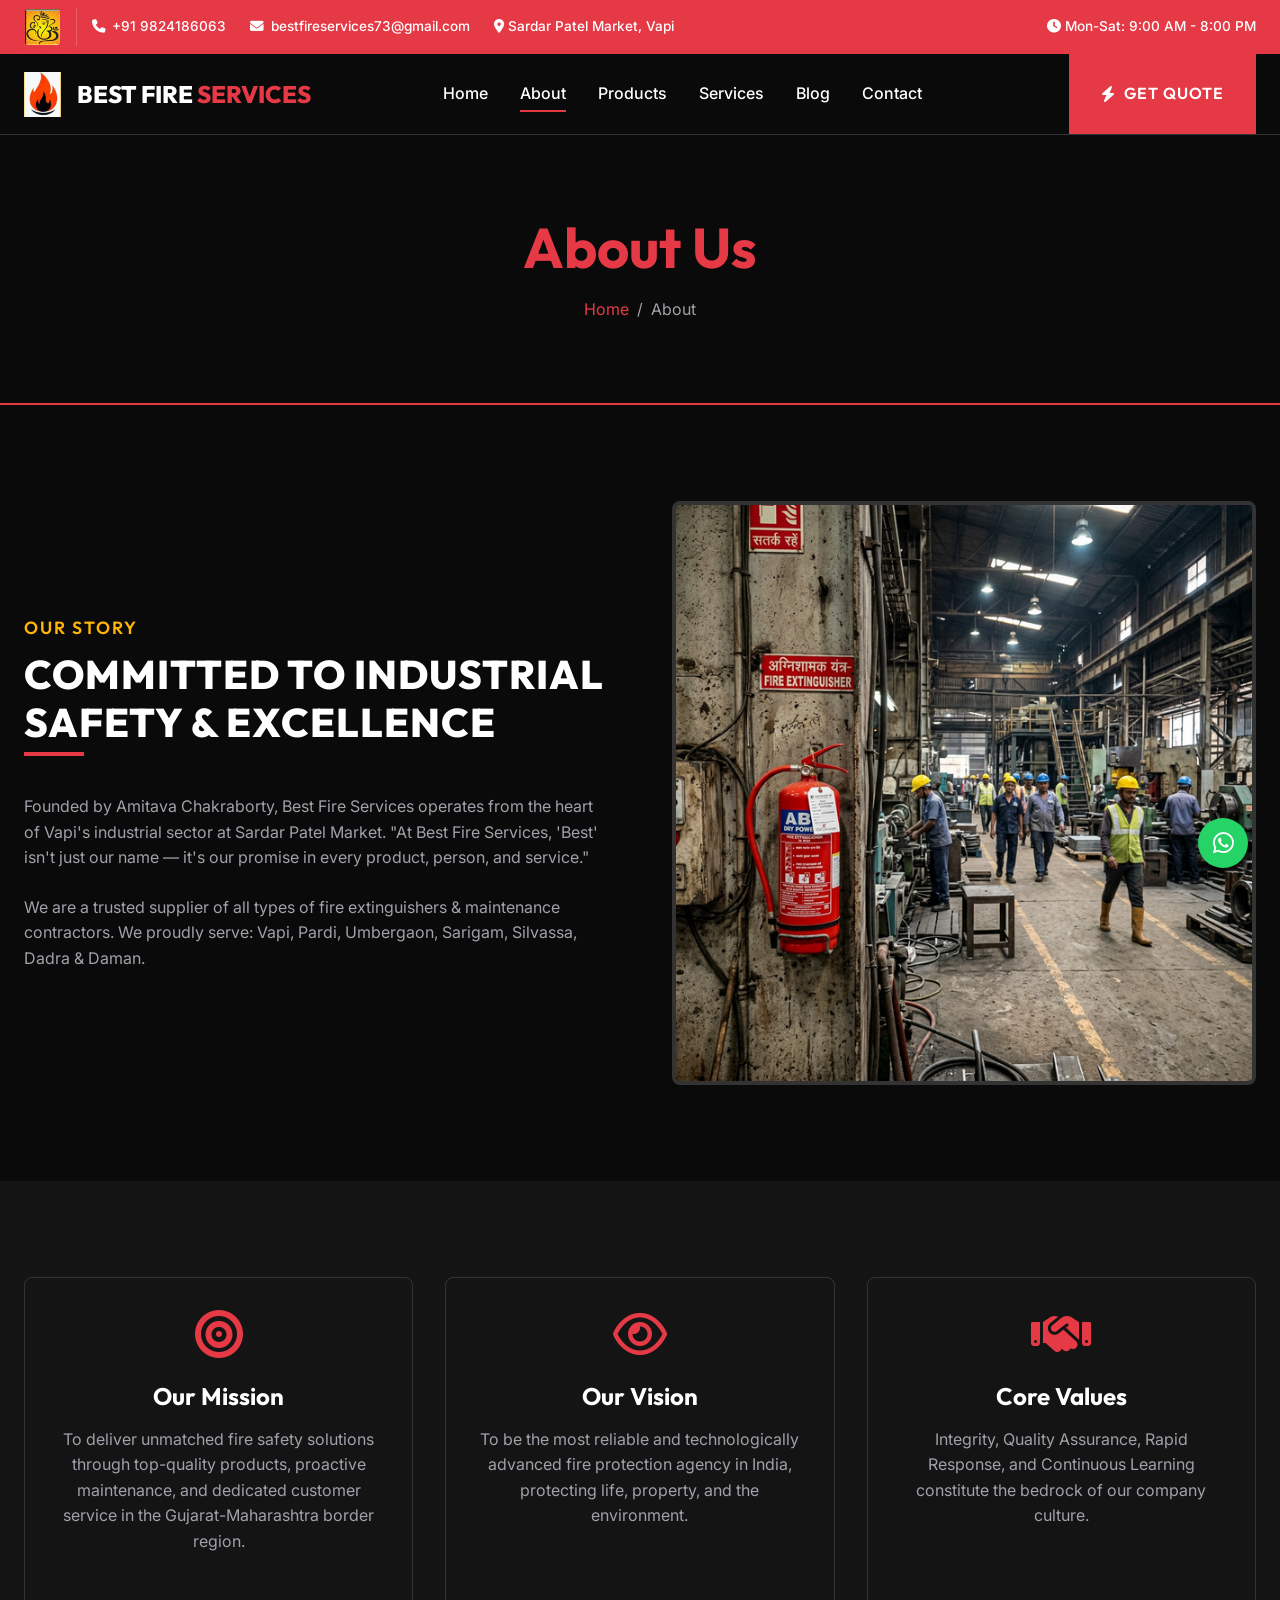
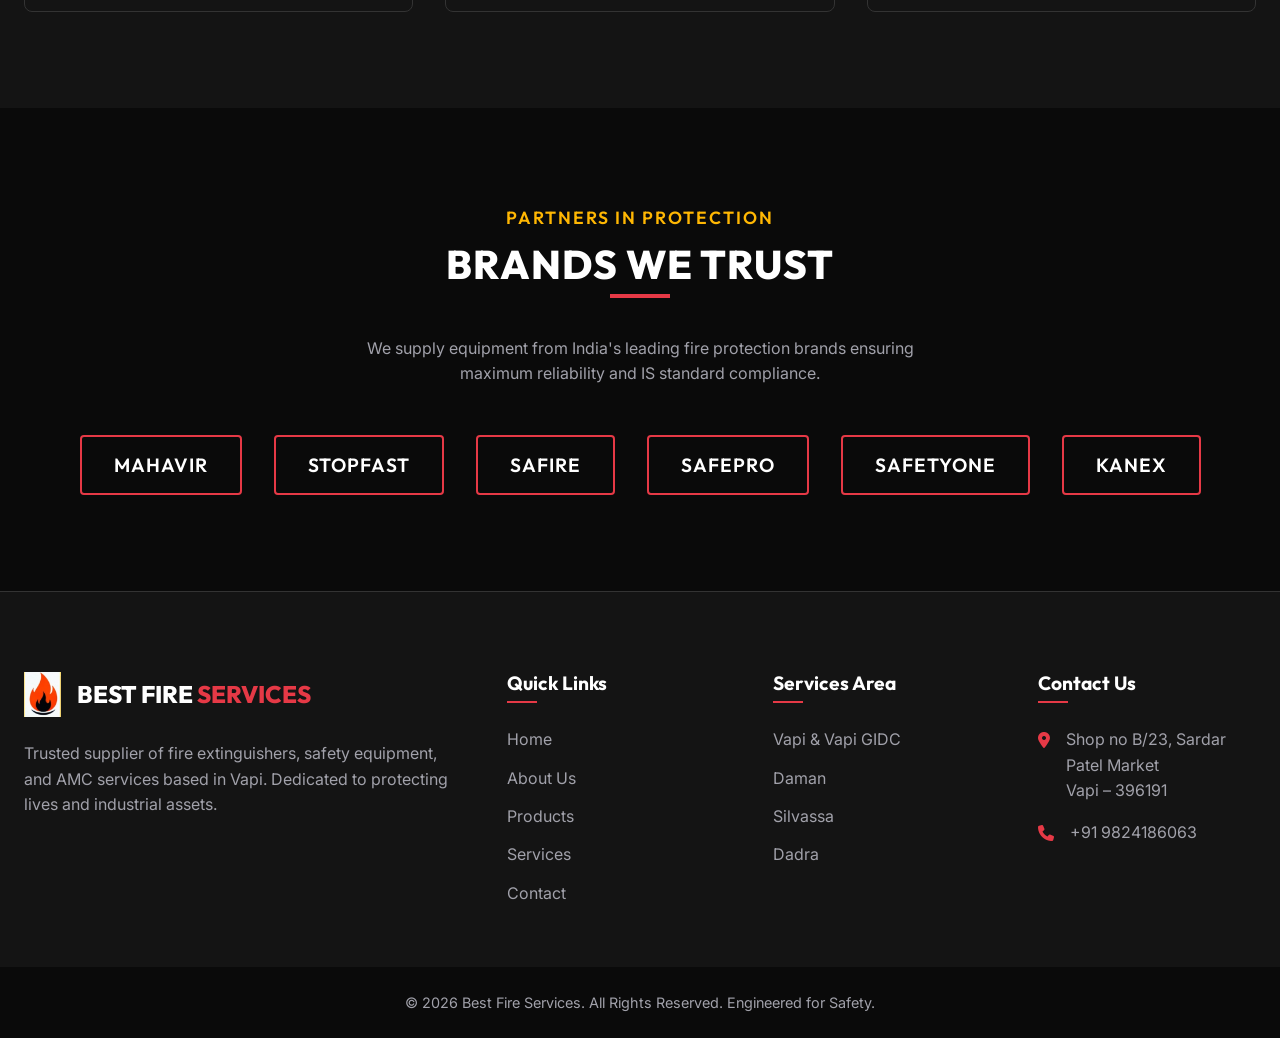
==== about.html @ 52b6c2e7 "Initial commit" ====
<!DOCTYPE html>
<html lang="en">
<head>
    <meta charset="UTF-8">
    <meta name="viewport" content="width=device-width, initial-scale=1.0">
    <title>About Us | Best Fire Services Vapi</title>
    <meta name="description" content="Learn more about Best Fire Services. We are Vapi's leading provider of ISI certified fire safety equipment, installation, and AMC services.">
    <link rel="stylesheet" href="https://cdnjs.cloudflare.com/ajax/libs/font-awesome/6.4.0/css/all.min.css">
    <link rel="stylesheet" href="/css/style.css">
</head>
<body>

    <!-- Topbar -->
    <div class="topbar">
        <div class="container topbar-inner" style="align-items: center;">
            <div style="display: flex; align-items: center; margin-right: 15px; border-right: 1px solid rgba(255,255,255,0.2); padding-right: 15px;">
                <img src="/assets/images/ganesha_om.png" alt="Auspicious Symbol" style="height: 38px; border-radius: 4px; border: 1px solid var(--primary-color); box-shadow: 0 0 10px rgba(230, 57, 70, 0.4);">
            </div>
            <div style="flex: 1; display: flex; justify-content: space-between;">
            <div class="topbar-contact">
                <a href="tel:+919824186063"><i class="fa-solid fa-phone"></i> +91 9824186063</a>
                <a href="mailto:bestfireservices73@gmail.com"><i class="fa-solid fa-envelope"></i> bestfireservices73@gmail.com</a>
                <span><i class="fa-solid fa-location-dot"></i> Sardar Patel Market, Vapi</span>
            </div>
            <div class="topbar-social">
                <span><i class="fa-solid fa-clock"></i> Mon-Sat: 9:00 AM - 8:00 PM</span>
            </div>
            </div>
        </div>
    </div>

    <!-- Header / Navbar -->
    <header class="header">
        <div class="container nav-container">
            <a href="/" class="logo">
                <img src="/assets/images/logo.png" alt="Best Fire Services Logo" style="height: 45px; width: auto; margin-right: 0.5rem;">
                <div>BEST FIRE <span>SERVICES</span></div>
            </a>
            
            <nav class="nav-menu">
                <a href="index.html" class="nav-link">Home</a>
                <a href="about.html" class="nav-link active">About</a>
                <a href="products.html" class="nav-link">Products</a>
                <a href="services.html" class="nav-link">Services</a>
                <a href="blog.html" class="nav-link">Blog</a>
                <a href="contact.html" class="nav-link">Contact</a>
            </nav>
            
            <div class="nav-actions">
                <a href="contact.html" class="btn btn-primary"><i class="fa-solid fa-bolt"></i> Get Quote</a>
                <button class="hamburger">
                    <i class="fa-solid fa-bars"></i>
                </button>
            </div>
        </div>
    </header>

    <!-- Page Header -->
    <section class="page-header">
        <div class="container">
            <h1 class="page-title text-primary">About Us</h1>
            <div class="breadcrumb">
                <a href="index.html">Home</a> <span>/</span> <span>About</span>
            </div>
        </div>
    </section>

    <!-- Company Info -->
    <section class="section">
        <div class="container about-grid reveal">
            <div class="about-content">
                <span class="section-subtitle">Our Story</span>
                <h2 class="section-title">Committed to Industrial Safety & Excellence</h2>
                <p class="text-muted" style="margin-bottom: 1.5rem;">Founded by Amitava Chakraborty, Best Fire Services operates from the heart of Vapi's industrial sector at Sardar Patel Market. "At Best Fire Services, 'Best' isn't just our name &mdash; it's our promise in every product, person, and service."</p>
                <p class="text-muted">We are a trusted supplier of all types of fire extinguishers &amp; maintenance contractors. We proudly serve: Vapi, Pardi, Umbergaon, Sarigam, Silvassa, Dadra &amp; Daman.</p>
            </div>
            <div class="about-img-wrapper" style="text-align: right;">
                <img src="/assets/images/our_story_indian.png" alt="Indian Industrial Fire Safety Setup" class="about-img" style="border-radius: 8px; border: 4px solid var(--border-color);">
            </div>
        </div>
    </section>

    <!-- Mission & Vision -->
    <section class="section bg-surface" style="background-color: var(--surface-color);">
        <div class="container grid-3 reveal">
            <div class="card text-center">
                <div class="card-content">
                    <i class="fa-solid fa-bullseye card-icon"></i>
                    <h3 class="card-title">Our Mission</h3>
                    <p class="card-desc">To deliver unmatched fire safety solutions through top-quality products, proactive maintenance, and dedicated customer service in the Gujarat-Maharashtra border region.</p>
                </div>
            </div>
            <div class="card text-center">
                <div class="card-content">
                    <i class="fa-regular fa-eye card-icon"></i>
                    <h3 class="card-title">Our Vision</h3>
                    <p class="card-desc">To be the most reliable and technologically advanced fire protection agency in India, protecting life, property, and the environment.</p>
                </div>
            </div>
            <div class="card text-center">
                <div class="card-content">
                    <i class="fa-solid fa-handshake card-icon"></i>
                    <h3 class="card-title">Core Values</h3>
                    <p class="card-desc">Integrity, Quality Assurance, Rapid Response, and Continuous Learning constitute the bedrock of our company culture.</p>
                </div>
            </div>
        </div>
    </section>

    <!-- Trusted Brands -->
    <section class="section">
        <div class="container text-center reveal">
            <span class="section-subtitle">Partners in Protection</span>
            <h2 class="section-title center">Brands We Trust</h2>
            <p class="text-muted" style="max-width: 600px; margin: 0 auto 3rem;">We supply equipment from India's leading fire protection brands ensuring maximum reliability and IS standard compliance.</p>
            
            <div style="display: flex; justify-content: center; gap: 2rem; flex-wrap: wrap;">
                <span class="btn btn-outline" style="font-size: 1.2rem; cursor: default;">Mahavir</span>
                <span class="btn btn-outline" style="font-size: 1.2rem; cursor: default;">Stopfast</span>
                <span class="btn btn-outline" style="font-size: 1.2rem; cursor: default;">Safire</span>
                <span class="btn btn-outline" style="font-size: 1.2rem; cursor: default;">Safepro</span>
                <span class="btn btn-outline" style="font-size: 1.2rem; cursor: default;">Safetyone</span>
                <span class="btn btn-outline" style="font-size: 1.2rem; cursor: default;">Kanex</span>
            </div>
        </div>
    </section>

    <!-- Footer -->
    <footer class="footer">
        <div class="container">
            <div class="footer-grid">
                <div class="footer-col reveal">
                    <a href="/" class="logo" style="margin-bottom: 1.5rem;">
                        <img src="/assets/images/logo.png" alt="Best Fire Services Logo" style="height: 45px; width: auto; margin-right: 0.5rem;">
                        <div>Best Fire <span>Services</span></div>
                    </a>
                    <p class="footer-desc">Trusted supplier of fire extinguishers, safety equipment, and AMC services based in Vapi. Dedicated to protecting lives and industrial assets.</p>
                </div>
                
                <div class="footer-col reveal">
                    <h3>Quick Links</h3>
                    <ul class="footer-links">
                        <li><a href="index.html">Home</a></li>
                        <li><a href="about.html">About Us</a></li>
                        <li><a href="products.html">Products</a></li>
                        <li><a href="services.html">Services</a></li>
                        <li><a href="contact.html">Contact</a></li>
                    </ul>
                </div>
                
                <div class="footer-col reveal">
                    <h3>Services Area</h3>
                    <ul class="footer-links">
                        <li><a href="#">Vapi & Vapi GIDC</a></li>
                        <li><a href="#">Daman</a></li>
                        <li><a href="#">Silvassa</a></li>
                        <li><a href="#">Dadra</a></li>
                    </ul>
                </div>
                
                <div class="footer-col reveal">
                    <h3>Contact Us</h3>
                    <ul class="footer-contact">
                        <li>
                            <i class="fa-solid fa-location-dot icon"></i>
                            <span>Shop no B/23, Sardar Patel Market<br>Vapi – 396191</span>
                        </li>
                        <li>
                            <i class="fa-solid fa-phone icon"></i>
                            <span>+91 9824186063</span>
                        </li>
                    </ul>
                </div>
            </div>
        </div>
        <div class="footer-bottom">
            <div class="container">
                <p>&copy; 2026 Best Fire Services. All Rights Reserved. Engineered for Safety.</p>
            </div>
        </div>
    </footer>

    <!-- Floating Actions & Scripts -->
    <div class="floating-actions"><a href="https://wa.me/919824186063" target="_blank" class="fab fab-whatsapp"><i class="fa-brands fa-whatsapp"></i></a></div>
    <a href="tel:+919824186063" class="sticky-mobile-call"><i class="fa-solid fa-phone"></i> CALL NOW</a>
    <script src="/js/script.js"></script>
</body>
</html>
---- css/style.css ----
/* 
=========================================================
Best Fire Services - Global Stylesheet
Theme: Modern Premium Industrial (Red, Black, Yellow)
=========================================================
*/

@import url('https://fonts.googleapis.com/css2?family=Inter:wght@400;500;600&family=Outfit:wght@500;700;800;900&display=swap');

:root {
  /* Core Base Colors */
  --bg-color: #0a0a0a; /* Deep Black Background */
  --surface-color: #141414; /* Dark Surface */
  --surface-light: #222222;
  
  /* Brand Colors */
  --primary-color: #e63946; /* Red Accent */
  --primary-hover: #ff4d5a;
  --secondary-color: #ffb703; /* Yellow Accent */
  --secondary-light: #ffd166;
  
  /* Text Colors */
  --text-main: #f4f4f5; /* Readability on dark */
  --text-muted: #a1a1aa;
  --heading-color: #ffffff;
  
  /* Legacy/Utility */
  --border-color: #333333;
  --black: #000000;
  --white: #ffffff;
  
  /* Specific UI Element Variables */
  --btn-outline-color: #ffffff;
  --header-bg: rgba(10, 10, 10, 0.95);
  --header-shadow: 0 4px 20px rgba(0,0,0,0.5);
  --logo-text: #ffffff;
  --nav-text: #ffffff;
  --topbar-bg: #e63946;
  --topbar-text: #ffffff;
  --hamburger-color: #ffffff;
  
  /* Gradients */
  --hero-grad: linear-gradient(rgba(10, 10, 10, 0.9), rgba(10, 10, 10, 0.95));
  --hero-desc-color: #1a1a1a;
  --card-shadow: 0 15px 30px rgba(0,0,0,0.5);
  --quote-color: #222222;
  --cta-grad: linear-gradient(rgba(230, 57, 70, 0.9), rgba(230, 57, 70, 0.9));
  --cta-title-line: #ffffff;
  --cta-text: #ffffff;
  --fab-shadow-var: 0 10px 15px -3px rgba(0, 0, 0, 0.6);
  --page-head-grad: linear-gradient(rgba(10,10,10,0.8), rgba(10,10,10,0.9));
  --page-head-border: #e63946;
  
  /* Typography */
  --font-heading: 'Outfit', sans-serif;
  --font-body: 'Inter', sans-serif;
  
  /* Layout */
  --container-width: 1400px;
  --nav-height: 80px;
  --topbar-height: 54px;
  
  /* Transitions */
  --transition-fast: 0.2s ease;
  --transition-normal: 0.3s ease;
  --transition-slow: 0.5s cubic-bezier(0.4, 0, 0.2, 1);
  
  /* Shadows */
  --shadow-sm: 0 4px 6px -1px rgba(0, 0, 0, 0.5);
  --shadow-md: 0 10px 15px -3px rgba(0, 0, 0, 0.6);
  --shadow-glow: 0 0 20px rgba(230, 57, 70, 0.3);
}

/* Base Styles */
* {
  margin: 0;
  padding: 0;
  box-sizing: border-box;
}

html {
  scroll-behavior: smooth;
  font-size: 16px;
}

body {
  font-family: var(--font-body);
  background-color: var(--bg-color);
  color: var(--text-main);
  line-height: 1.6;
  overflow-x: hidden;
  -webkit-font-smoothing: antialiased;
}

h1, h2, h3, h4, h5, h6 {
  font-family: var(--font-heading);
  font-weight: 700;
  line-height: 1.2;
  color: var(--heading-color);
  margin-bottom: 1rem;
}

a {
  text-decoration: none;
  color: var(--primary-color);
  transition: color var(--transition-fast);
}

a:hover {
  color: var(--primary-hover);
}

ul {
  list-style: none;
}

img {
  max-width: 100%;
  height: auto;
  display: block;
}

.container {
  width: 100%;
  max-width: var(--container-width);
  margin: 0 auto;
  padding: 0 1.5rem;
}

.section {
  padding: 6rem 0;
}

/* Typography Utilities */
.text-center { text-align: center; }
.text-primary { color: var(--primary-color); }
.text-secondary { color: var(--secondary-color); }
.text-muted { color: var(--text-muted); }

.section-title {
  font-size: 2.5rem;
  font-weight: 800;
  text-transform: uppercase;
  margin-bottom: 3rem;
  letter-spacing: 1px;
  position: relative;
  display: inline-block;
}

.section-title::after {
  content: '';
  position: absolute;
  left: 0;
  bottom: -10px;
  width: 60px;
  height: 4px;
  background-color: var(--primary-color);
}

.section-title.center::after {
  left: 50%;
  transform: translateX(-50%);
}

.section-subtitle {
  font-family: var(--font-heading);
  color: var(--secondary-color);
  font-size: 1.1rem;
  font-weight: 600;
  text-transform: uppercase;
  letter-spacing: 2px;
  margin-bottom: 0.5rem;
  display: block;
}

/* Buttons */
.btn {
  display: inline-flex;
  align-items: center;
  justify-content: center;
  padding: 0.8rem 2rem;
  font-family: var(--font-heading);
  font-weight: 600;
  font-size: 1rem;
  border-radius: 4px;
  text-transform: uppercase;
  letter-spacing: 1px;
  cursor: pointer;
  transition: all var(--transition-normal);
  border: none;
  gap: 0.5rem;
}

.btn-primary {
  background-color: var(--primary-color);
  color: var(--white);
}

.btn-primary:hover {
  background-color: var(--primary-hover);
  color: var(--white);
  box-shadow: var(--shadow-glow);
  transform: translateY(-2px);
}

.btn-outline {
  background-color: transparent;
  color: var(--btn-outline-color);
  border: 2px solid var(--primary-color);
}

.btn-outline:hover {
  background-color: var(--primary-color);
  color: var(--white);
}

.btn-secondary {
  background-color: var(--secondary-color);
  color: var(--black);
}

.btn-secondary:hover {
  background-color: #e6a500;
  color: var(--black);
  transform: translateY(-2px);
}

/* Preloader */
#preloader {
  position: fixed;
  top: 0; left: 0; right: 0; bottom: 0;
  background-color: var(--bg-color);
  z-index: 9999;
  display: flex;
  justify-content: center;
  align-items: center;
  transition: opacity 0.5s ease;
}

.loader {
  width: 50px;
  height: 50px;
  border: 4px solid var(--surface-light);
  border-top-color: var(--primary-color);
  border-radius: 50%;
  animation: spin 1s linear infinite;
}

@keyframes spin {
  100% { transform: rotate(360deg); }
}

/* Header & Navbar */
.header {
  position: absolute;
  top: var(--topbar-height);
  left: 0;
  width: 100%;
  z-index: 1000;
  transition: all var(--transition-normal);
  background-color: var(--header-bg);
  padding: 0;
  border-bottom: 1px solid var(--border-color);
}

.header.sticky {
  position: fixed;
  top: 0;
  background-color: var(--header-bg);
  backdrop-filter: blur(10px);
  padding: 0;
  box-shadow: var(--header-shadow);
  border-bottom: 1px solid var(--border-color);
}

.nav-container {
  display: flex;
  justify-content: space-between;
  align-items: center;
  height: 100%;
}

.logo {
  display: flex;
  align-items: center;
  gap: 0.5rem;
  font-family: var(--font-heading);
  font-size: 1.5rem;
  font-weight: 800;
  color: var(--logo-text);
  text-transform: uppercase;
}

.logo span {
  color: var(--primary-color);
}

.logo-icon {
  font-size: 2rem;
  color: var(--primary-color);
}

.nav-menu {
  display: flex;
  gap: 2rem;
}

.nav-link {
  color: var(--nav-text);
  font-weight: 500;
  font-size: 1rem;
  position: relative;
}

.nav-link::after {
  content: '';
  position: absolute;
  bottom: -5px;
  left: 0;
  width: 0%;
  height: 2px;
  background-color: var(--primary-color);
  transition: width var(--transition-normal);
}

.nav-link:hover::after, .nav-link.active::after {
  width: 100%;
}

.nav-actions {
  display: flex;
  align-items: center;
  gap: 1.5rem;
  height: var(--nav-height);
}

.nav-actions .btn {
  height: 100%;
  border-radius: 0;
  padding: 0 2rem;
  margin-left: 1rem;
}

/* Topbar */
.topbar {
  background-color: var(--topbar-bg);
  color: var(--topbar-text);
  padding: 0.5rem 0;
  font-size: 0.85rem;
  font-weight: 500;
}

.topbar-inner {
  display: flex;
  justify-content: space-between;
  align-items: center;
}

.topbar-contact, .topbar-social {
  display: flex;
  gap: 1.5rem;
  align-items: center;
}

.topbar a {
  color: var(--topbar-text);
  display: flex;
  align-items: center;
  gap: 0.4rem;
}

.topbar a:hover {
  opacity: 0.8;
}

/* Hamburger Menu */
.hamburger {
  display: none;
  background: none;
  border: none;
  color: var(--hamburger-color);
  font-size: 1.5rem;
  cursor: pointer;
  z-index: 1001;
}

/* Hero Section */
.hero {
  min-height: 100vh;
  display: flex;
  align-items: center;
  position: relative;
  background-image: url("../assets/images/hero_bg_new.png");
  background-repeat: no-repeat;
  background-size: cover;
  background-position: center;
  padding-top: calc(var(--nav-height) + var(--topbar-height));
  overflow: hidden;
}

.hero-bg {
  position: absolute;
  top: 0; left: 0; width: 100%; height: 100%;
  background: var(--hero-grad);
  z-index: -1;
  overflow: hidden;
}

.hero-content {
  max-width: 800px;
}

.hero-title {
  font-size: clamp(3rem, 5vw, 4.5rem);
  font-weight: 900;
  text-transform: uppercase;
  line-height: 1.1;
  margin-bottom: 1.5rem;
  color: var(--white);
}

.hero-title span {
  color: var(--white);
}

.hero-desc {
  font-size: 1.2rem;
  color: var(--secondary-color);
  margin-bottom: 2.5rem;
  max-width: 600px;
  font-weight: 600;
}

.hero-buttons {
  display: flex;
  gap: 1rem;
}

/* Cards (Products & Services) */
.grid-3 {
  display: grid;
  grid-template-columns: repeat(auto-fit, minmax(320px, 1fr));
  gap: 2rem;
}

.card {
  background-color: var(--surface-color);
  border: 1px solid var(--border-color);
  border-radius: 8px;
  overflow: hidden;
  transition: transform var(--transition-normal), box-shadow var(--transition-normal);
  position: relative;
}

.card:hover {
  transform: translateY(-10px);
  box-shadow: var(--card-shadow);
  border-color: var(--primary-color);
}

.card-img {
  width: 100%;
  height: 240px;
  object-fit: cover;
  border-bottom: 1px solid var(--border-color);
  transition: transform var(--transition-slow);
}

.card:hover .card-img {
  transform: scale(1.05);
}

.card-content {
  padding: 2rem;
}

.card-title {
  font-size: 1.5rem;
  margin-bottom: 1rem;
}

.card-desc {
  color: var(--text-muted);
  margin-bottom: 1.5rem;
}

.card-icon {
  font-size: 3rem;
  color: var(--primary-color);
  margin-bottom: 1.5rem;
}

/* About Snippet */
.about-grid {
  display: grid;
  grid-template-columns: 1fr 1fr;
  gap: 4rem;
  align-items: center;
}

.about-img-wrapper {
  position: relative;
}

.about-img {
  border-radius: 8px;
  z-index: 2;
  position: relative;
}

.about-shape {
  position: absolute;
  top: -10px;
  left: -10px;
  width: calc(100% + 20px);
  height: calc(100% + 20px);
  border: 2px solid var(--primary-color);
  border-radius: 8px;
  z-index: 1;
}

.stat-box {
  background-color: var(--primary-color);
  padding: 1.5rem;
  border-radius: 8px;
  display: inline-flex;
  flex-direction: column;
  align-items: center;
  position: absolute;
  bottom: -20px;
  right: -20px;
  z-index: 3;
}

.stat-number {
  font-family: var(--font-heading);
  font-size: 2.5rem;
  font-weight: 800;
  line-height: 1;
  color: var(--white);
}

.stat-text {
  font-size: 0.9rem;
  font-weight: 600;
  text-transform: uppercase;
}

.check-list {
  margin: 1.5rem 0;
}

.check-list li {
  position: relative;
  padding-left: 2rem;
  margin-bottom: 0.8rem;
  color: var(--text-main);
}

.check-list li::before {
  content: '✓';
  position: absolute;
  left: 0;
  top: 0;
  color: var(--primary-color);
  font-weight: bold;
}

/* Testimonials */
.testimonials-section {
  background-color: var(--surface-color);
}

.testimonial-card {
  background-color: var(--bg-color);
  padding: 2.5rem;
  border-radius: 8px;
  border: 1px solid var(--border-color);
  position: relative;
}

.quote-icon {
  position: absolute;
  top: 1.5rem;
  right: 1.5rem;
  font-size: 3rem;
  color: var(--border-color);
  opacity: 0.5;
}

.testimonial-text {
  font-style: italic;
  font-size: 1.1rem;
  margin-bottom: 1.5rem;
  position: relative;
  z-index: 1;
}

.testimonial-author {
  display: flex;
  align-items: center;
  gap: 1rem;
}

.author-info h4 {
  margin: 0;
  font-size: 1.1rem;
}

.author-info span {
  color: var(--secondary-color);
  font-size: 0.9rem;
}

.stars {
  color: var(--secondary-color);
  margin-bottom: 1rem;
}

/* FAQ Accordion */
.faq-container {
  max-width: 800px;
  margin: 0 auto;
}

.faq-item {
  background-color: var(--surface-color);
  border: 1px solid var(--border-color);
  border-radius: 4px;
  margin-bottom: 1rem;
  overflow: hidden;
}

.faq-question {
  width: 100%;
  text-align: left;
  padding: 1.5rem;
  background: none;
  border: none;
  font-family: var(--font-heading);
  font-size: 1.2rem;
  font-weight: 600;
  color: var(--text-main);
  cursor: pointer;
  display: flex;
  justify-content: space-between;
  align-items: center;
}

.faq-question .icon {
  font-size: 1.5rem;
  transition: transform var(--transition-normal);
}

.faq-question.active .icon {
  transform: rotate(45deg);
  color: var(--primary-color);
}

.faq-answer {
  max-height: 0;
  overflow: hidden;
  transition: max-height var(--transition-normal);
  padding: 0 1.5rem;
  color: var(--text-muted);
}

.faq-answer p {
  padding-bottom: 1.5rem;
}

/* Contact/Quote Section */
.cta-section {
  background: var(--cta-grad), url('https://images.unsplash.com/photo-1544976766-2615fed2b047?ixlib=rb-4.0.3&auto=format&fit=crop&w=1920&q=80') center/cover;
  text-align: center;
  color: var(--cta-text);
  padding: 5rem 0;
}

.cta-section .section-title::after {
  background-color: var(--cta-title-line);
}
.cta-section .section-title {
  color: var(--cta-text);
}

.form-container {
  background-color: var(--surface-color);
  padding: 3rem;
  border-radius: 8px;
  border: 1px solid var(--border-color);
  max-width: 600px;
  margin: 0 auto;
}

.form-group {
  margin-bottom: 1.5rem;
}

.form-control {
  width: 100%;
  padding: 1rem;
  background-color: var(--bg-color);
  border: 1px solid var(--border-color);
  color: var(--text-main);
  border-radius: 4px;
  font-family: var(--font-body);
  transition: border-color var(--transition-fast);
}

.form-control:focus {
  outline: none;
  border-color: var(--primary-color);
}

textarea.form-control {
  min-height: 120px;
  resize: vertical;
}

.form-submit {
  width: 100%;
}

/* Footer */
.footer {
  background-color: var(--surface-color);
  padding-top: 5rem;
  border-top: 1px solid var(--border-color);
}

.footer-grid {
  display: grid;
  grid-template-columns: 2fr 1fr 1fr 1fr;
  gap: 3rem;
  margin-bottom: 3rem;
}

.footer-col h3 {
  font-size: 1.2rem;
  margin-bottom: 1.5rem;
  position: relative;
  padding-bottom: 0.5rem;
}

.footer-col h3::after {
  content: '';
  position: absolute;
  left: 0;
  bottom: 0;
  width: 30px;
  height: 2px;
  background-color: var(--primary-color);
}

.footer-desc {
  color: var(--text-muted);
  margin-bottom: 1.5rem;
}

.footer-links li {
  margin-bottom: 0.8rem;
}

.footer-links a {
  color: var(--text-muted);
}

.footer-links a:hover {
  color: var(--primary-color);
  padding-left: 5px;
}

.footer-contact li {
  display: flex;
  align-items: flex-start;
  gap: 1rem;
  color: var(--text-muted);
  margin-bottom: 1rem;
}

.footer-contact .icon {
  color: var(--primary-color);
  margin-top: 0.3rem;
}

.footer-bottom {
  text-align: center;
  padding: 1.5rem 0;
  background-color: var(--bg-color);
  color: var(--text-muted);
  font-size: 0.9rem;
}

/* Floating Actions */
.floating-actions {
  position: fixed;
  bottom: 2rem;
  right: 2rem;
  display: flex;
  flex-direction: column;
  gap: 1rem;
  z-index: 999;
}

.fab {
  width: 50px;
  height: 50px;
  border-radius: 50%;
  display: flex;
  align-items: center;
  justify-content: center;
  font-size: 1.5rem;
  color: var(--white);
  box-shadow: var(--fab-shadow-var);
  transition: transform var(--transition-fast);
}

.fab:hover {
  transform: scale(1.1);
}

.fab-whatsapp {
  background-color: #25D366;
}

.fab-up {
  background-color: var(--surface-light);
  opacity: 0;
  visibility: hidden;
  transition: all var(--transition-normal);
}

.fab-up.show {
  opacity: 1;
  visibility: visible;
}

/* Sticky Mobile Call Button */
.sticky-mobile-call {
  display: none;
  position: fixed;
  bottom: 0;
  left: 0;
  width: 100%;
  background-color: var(--primary-color);
  color: var(--white);
  text-align: center;
  padding: 1rem;
  font-weight: bold;
  font-size: 1.1rem;
  z-index: 998;
  font-family: var(--font-heading);
}

/* Scroll Animations */
.reveal {
  opacity: 0;
  transform: translateY(30px);
  transition: all 0.8s ease;
}

.reveal.active {
  opacity: 1;
  transform: translateY(0);
}

/* Responsive Design */
@media (max-width: 1024px) {
  .hero-title { font-size: 3.5rem; }
  .about-grid { gap: 2rem; }
  .footer-grid { grid-template-columns: 1fr 1fr; }
}

@media (max-width: 768px) {
  .topbar { display: none; }
  
  .hamburger { display: block; }
  
  .nav-menu {
    position: fixed;
    top: 80px;
    left: -100%;
    width: 100%;
    height: calc(100vh - 80px);
    background-color: var(--surface-color);
    flex-direction: column;
    align-items: center;
    justify-content: center;
    transition: left var(--transition-normal);
  }
  
  .nav-menu.active { left: 0; }
  
  .nav-actions .btn { display: none; }
  
  .about-grid { grid-template-columns: 1fr; }
  
  .stat-box {
    bottom: 20px;
    right: 20px;
  }
  
  .footer-grid { grid-template-columns: 1fr; }
  
  .sticky-mobile-call { display: block; }
  
  .floating-actions {
    bottom: 5rem; /* space for mobile call button */
  }
}

/* Page Header for Inner Pages */
.page-header {
  padding: 10rem 0 5rem;
  background: var(--page-head-grad), url('https://images.unsplash.com/photo-1544976766-2615fed2b047?ixlib=rb-4.0.3&auto=format&fit=crop&w=1920&q=80') center/cover;
  text-align: center;
  border-bottom: 2px solid var(--page-head-border);
}

.page-title {
  font-size: 3.5rem;
  margin-bottom: 1rem;
}

.breadcrumb {
  display: flex;
  justify-content: center;
  align-items: center;
  gap: 0.5rem;
  color: var(--text-muted);
}
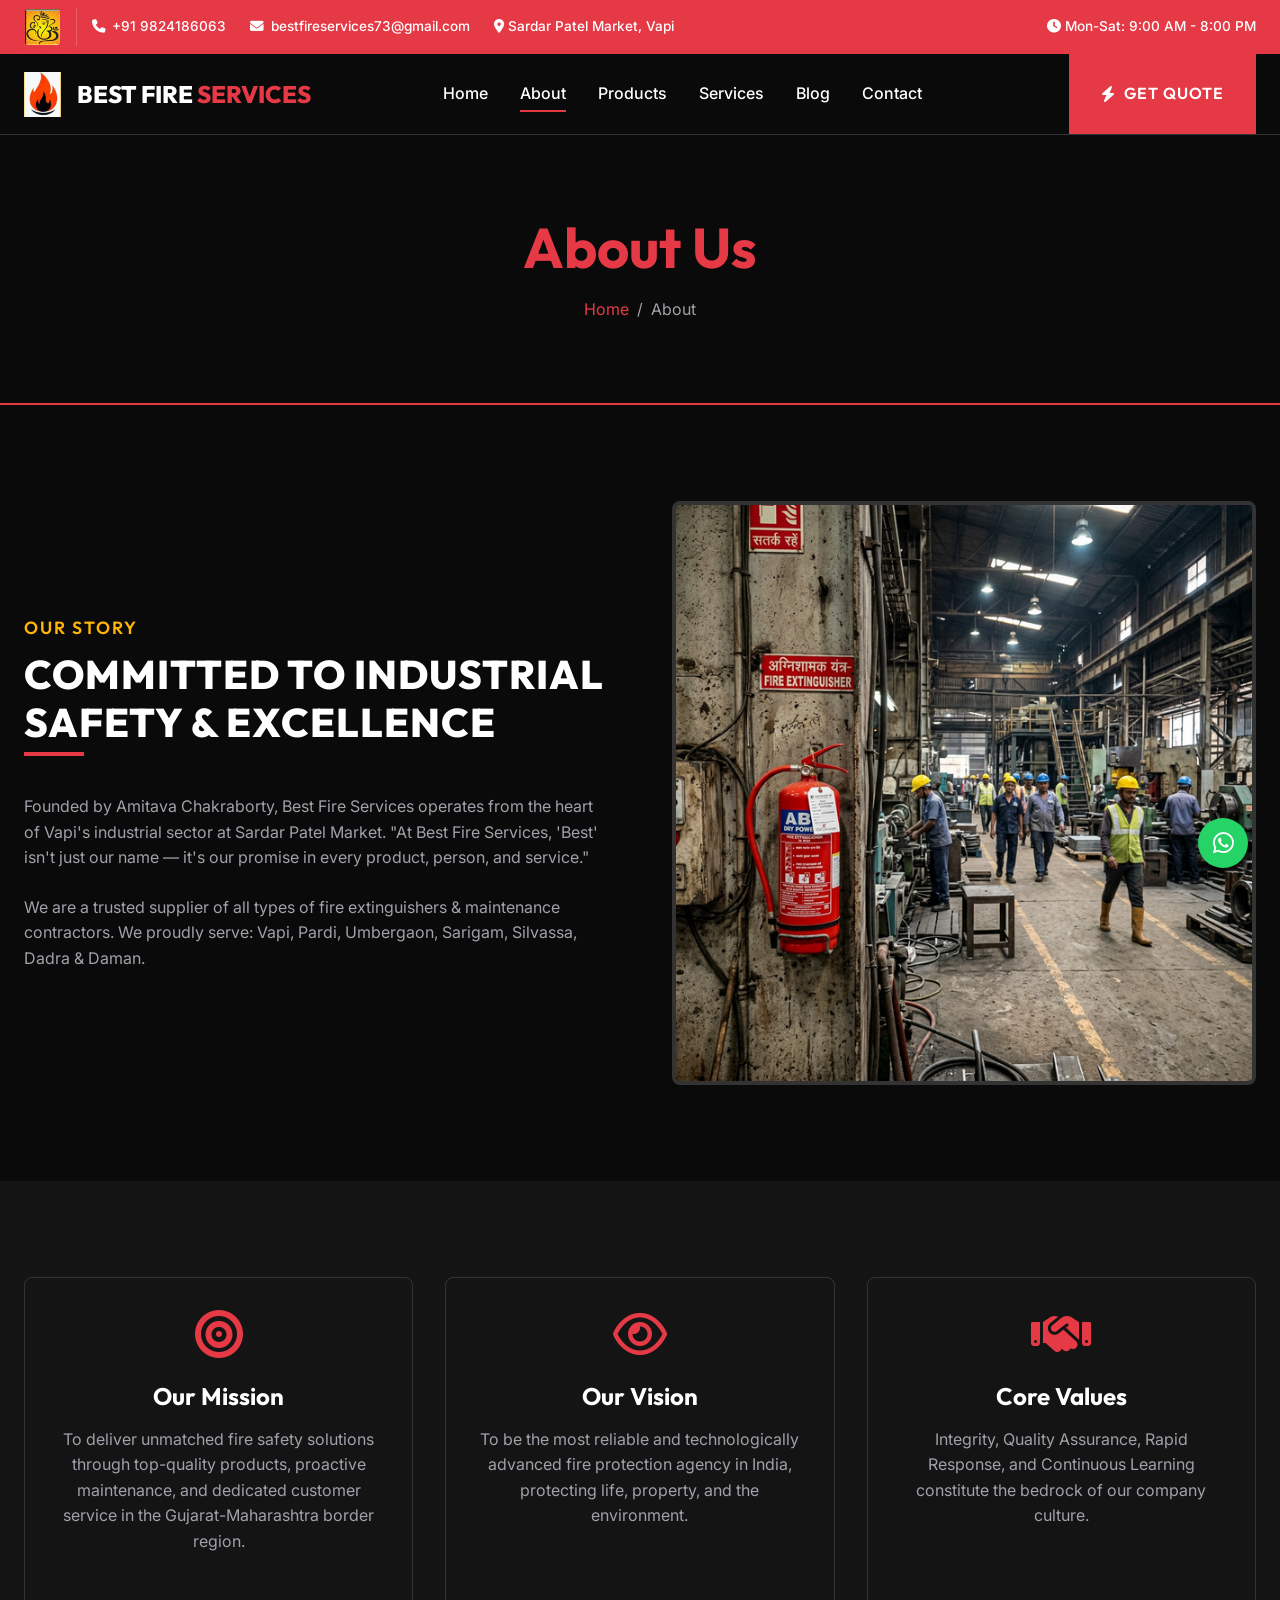
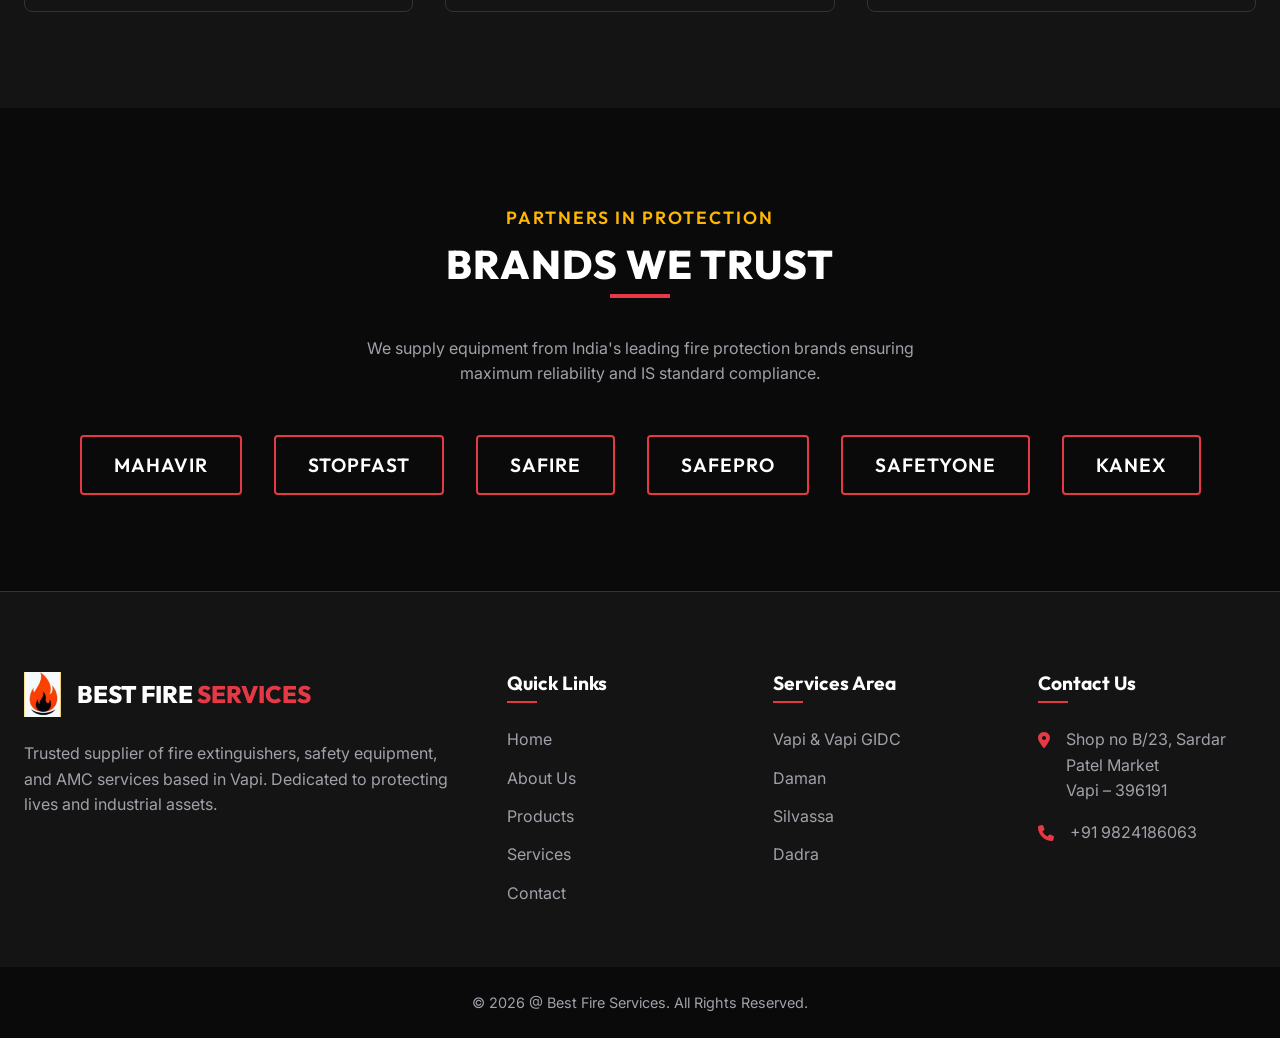
==== commit eba27d91: "changes slight" ====
--- a/about.html
+++ b/about.html
@@ -17,14 +17,14 @@
                 <img src="/assets/images/ganesha_om.png" alt="Auspicious Symbol" style="height: 38px; border-radius: 4px; border: 1px solid var(--primary-color); box-shadow: 0 0 10px rgba(230, 57, 70, 0.4);">
             </div>
             <div style="flex: 1; display: flex; justify-content: space-between;">
-            <div class="topbar-contact">
-                <a href="tel:+919824186063"><i class="fa-solid fa-phone"></i> +91 9824186063</a>
-                <a href="mailto:bestfireservices73@gmail.com"><i class="fa-solid fa-envelope"></i> bestfireservices73@gmail.com</a>
-                <span><i class="fa-solid fa-location-dot"></i> Sardar Patel Market, Vapi</span>
-            </div>
-            <div class="topbar-social">
-                <span><i class="fa-solid fa-clock"></i> Mon-Sat: 9:00 AM - 8:00 PM</span>
-            </div>
+                <div class="topbar-contact">
+                    <a href="tel:+919824186063"><i class="fa-solid fa-phone"></i> +91 9824186063</a>
+                    <a href="mailto:bestfireservices73@gmail.com"><i class="fa-solid fa-envelope"></i> bestfireservices73@gmail.com</a>
+                    <span><i class="fa-solid fa-location-dot"></i> Sardar Patel Market, Vapi</span>
+                </div>
+                <div class="topbar-social">
+                    <span><i class="fa-solid fa-clock"></i> Mon-Sat: 9:00 AM - 8:00 PM</span>
+                </div>
             </div>
         </div>
     </div>
@@ -175,7 +175,7 @@
         </div>
         <div class="footer-bottom">
             <div class="container">
-                <p>&copy; 2026 Best Fire Services. All Rights Reserved. Engineered for Safety.</p>
+                <p>&copy; 2026 @ Best Fire Services. All Rights Reserved.</p>
             </div>
         </div>
     </footer>
--- a/css/style.css
+++ b/css/style.css
@@ -720,6 +720,173 @@
 
 .form-submit {
   width: 100%;
+}
+
+.form-success {
+  display: none;
+  background-color: rgba(37, 211, 102, 0.1);
+  border: 1px solid #25D366;
+  color: #25D366;
+  padding: 1rem;
+  border-radius: 4px;
+  margin-bottom: 1.5rem;
+  text-align: center;
+  font-family: var(--font-body);
+  font-weight: 500;
+}
+
+.form-success i {
+  margin-right: 0.5rem;
+}
+
+/* Modals */
+.modal-overlay {
+  display: none;
+  position: fixed;
+  top: 0; left: 0; right: 0; bottom: 0;
+  background-color: rgba(0, 0, 0, 0.85);
+  z-index: 2000;
+  justify-content: center;
+  align-items: center;
+  padding: 1rem;
+  backdrop-filter: blur(5px);
+}
+
+.modal-overlay.active {
+  display: flex;
+}
+
+.modal-content {
+  background-color: var(--surface-color);
+  width: 100%;
+  max-width: 800px;
+  max-height: 90vh;
+  overflow-y: auto;
+  border-radius: 8px;
+  border: 1px solid var(--border-color);
+  position: relative;
+  box-shadow: 0 25px 50px -12px rgba(0, 0, 0, 0.5);
+  animation: modalIn 0.3s ease;
+}
+
+@keyframes modalIn {
+  from { opacity: 0; transform: translateY(20px); }
+  to { opacity: 1; transform: translateY(0); }
+}
+
+.modal-close {
+  position: absolute;
+  top: 1rem;
+  right: 1rem;
+  background: var(--surface-light);
+  border: none;
+  color: var(--white);
+  width: 40px;
+  height: 40px;
+  border-radius: 50%;
+  font-size: 1.2rem;
+  cursor: pointer;
+  z-index: 10;
+  transition: all var(--transition-fast);
+}
+
+.modal-close:hover {
+  background: var(--primary-color);
+  transform: rotate(90deg);
+}
+
+.modal-header-img {
+  background-color: var(--white);
+  padding: 2rem;
+  border-bottom: 2px solid var(--primary-color);
+  text-align: center;
+}
+
+.modal-header-img img {
+  max-height: 250px;
+  margin: 0 auto;
+  object-fit: contain;
+}
+
+.modal-body {
+  padding: 2.5rem;
+}
+
+.modal-lead {
+  font-family: var(--font-heading);
+  font-size: 1.2rem;
+  margin-bottom: 1rem;
+  line-height: 1.5;
+}
+
+.modal-makes {
+  color: var(--text-muted);
+  margin-bottom: 2rem;
+  font-size: 1rem;
+}
+
+.modal-table-container {
+  overflow-x: auto;
+  margin-bottom: 2rem;
+}
+
+.extinguisher-table {
+  width: 100%;
+  border-collapse: collapse;
+  text-align: left;
+  font-size: 0.95rem;
+}
+
+.extinguisher-table th {
+  background-color: var(--surface-light);
+  color: var(--white);
+  padding: 1rem;
+  font-family: var(--font-heading);
+  border: 1px solid var(--border-color);
+}
+
+.extinguisher-table td {
+  padding: 1rem;
+  border: 1px solid var(--border-color);
+  color: var(--text-muted);
+}
+
+.extinguisher-table tr:nth-child(even) {
+  background-color: rgba(255, 255, 255, 0.02);
+}
+
+.modal-pricing {
+  background-color: rgba(255, 183, 3, 0.1);
+  border-left: 4px solid var(--secondary-color);
+  padding: 1.5rem;
+  margin-bottom: 1.5rem;
+  display: flex;
+  flex-direction: column;
+  gap: 0.5rem;
+}
+
+.price-line {
+  color: var(--white);
+  font-size: 1.1rem;
+}
+
+.price-label {
+  color: var(--text-muted);
+  text-transform: uppercase;
+  font-size: 0.9rem;
+  letter-spacing: 1px;
+  margin-right: 0.5rem;
+}
+
+.price-line strong {
+  color: var(--secondary-color);
+  font-size: 1.3rem;
+}
+
+.modal-note {
+  font-size: 0.9rem;
+  font-style: italic;
+  color: var(--text-muted);
 }
 
 /* Footer */
@@ -908,6 +1075,19 @@
   .floating-actions {
     bottom: 5rem; /* space for mobile call button */
   }
+
+  /* Improved Mobile Professional Look */
+  .page-header { padding: 8rem 0 4rem; }
+  .page-title { font-size: 2.5rem; }
+  
+  .modal-body { padding: 1.5rem; }
+  .modal-lead { font-size: 1.1rem; }
+  
+  .extinguisher-table { font-size: 0.85rem; }
+  .extinguisher-table td, .extinguisher-table th { padding: 0.75rem 0.5rem; }
+
+  .hero-title { font-size: 2.8rem; }
+  .section-title { font-size: 2rem; }
 }
 
 /* Page Header for Inner Pages */
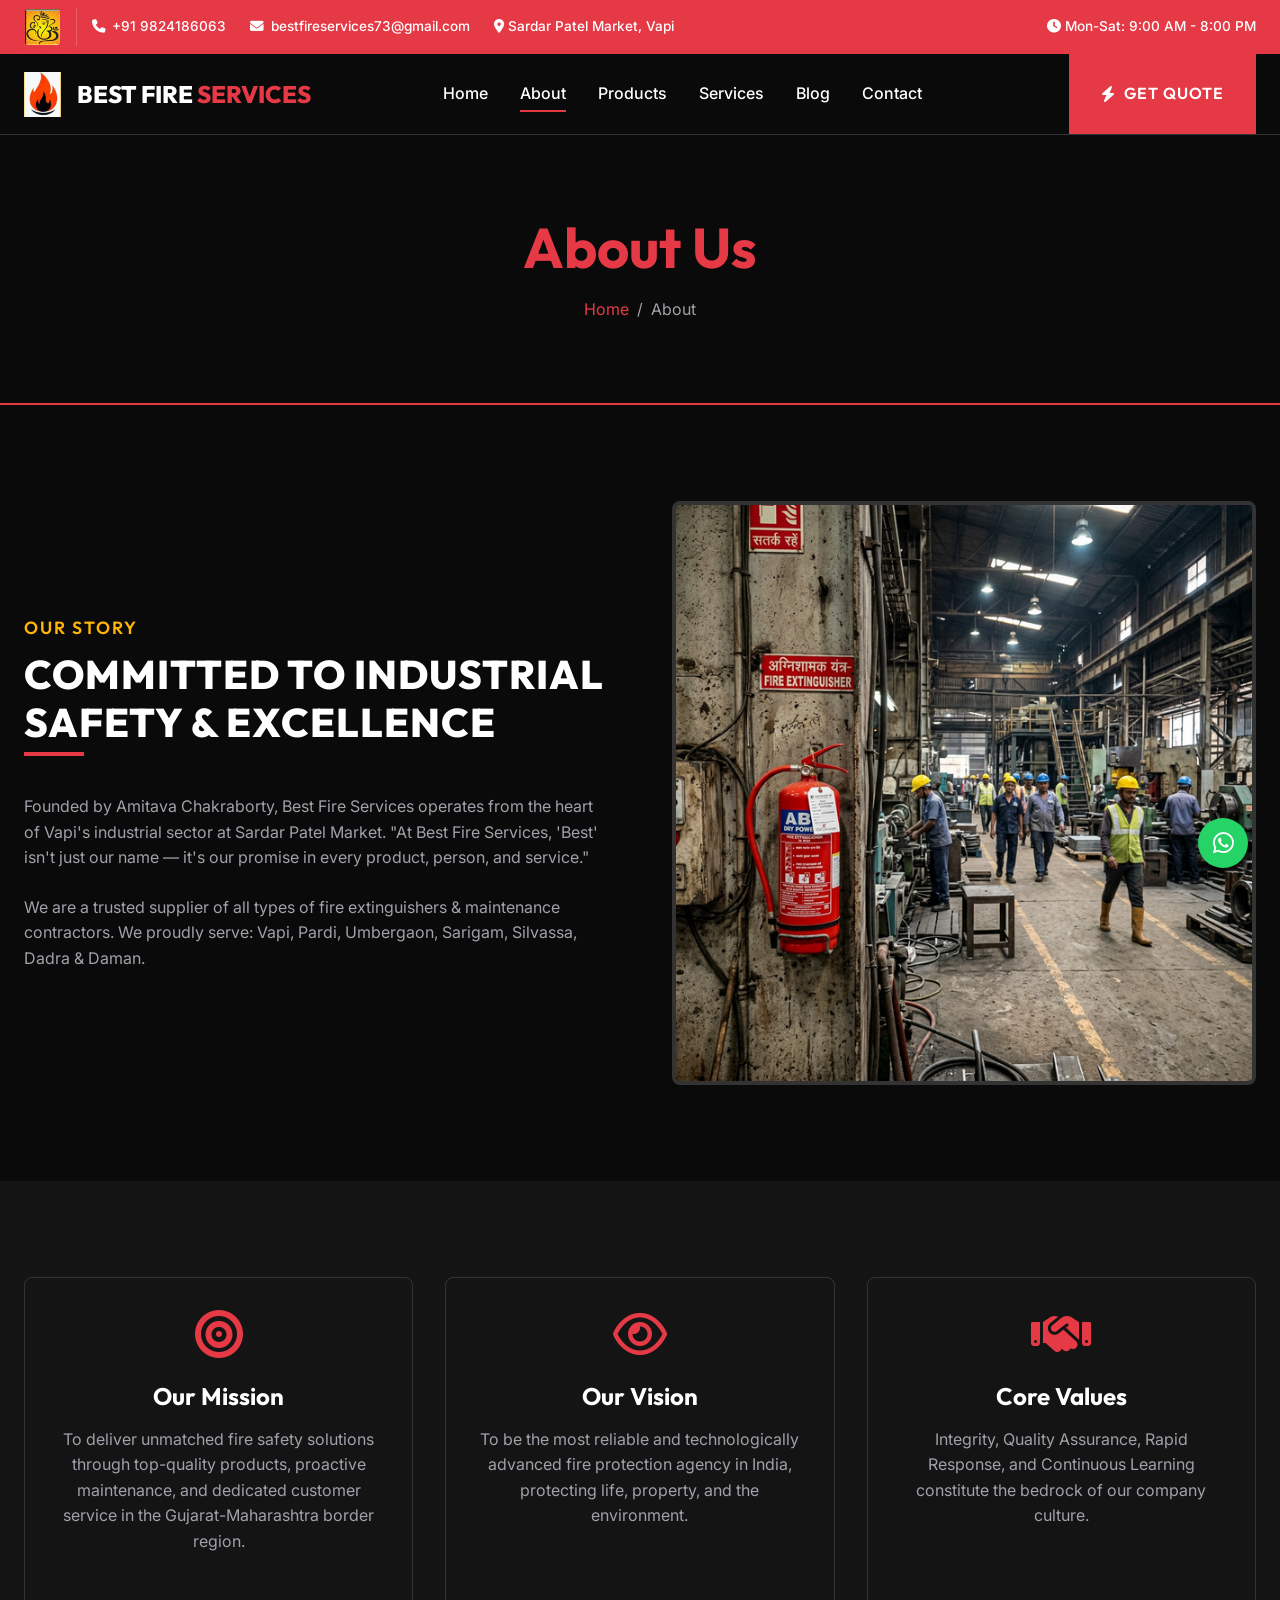
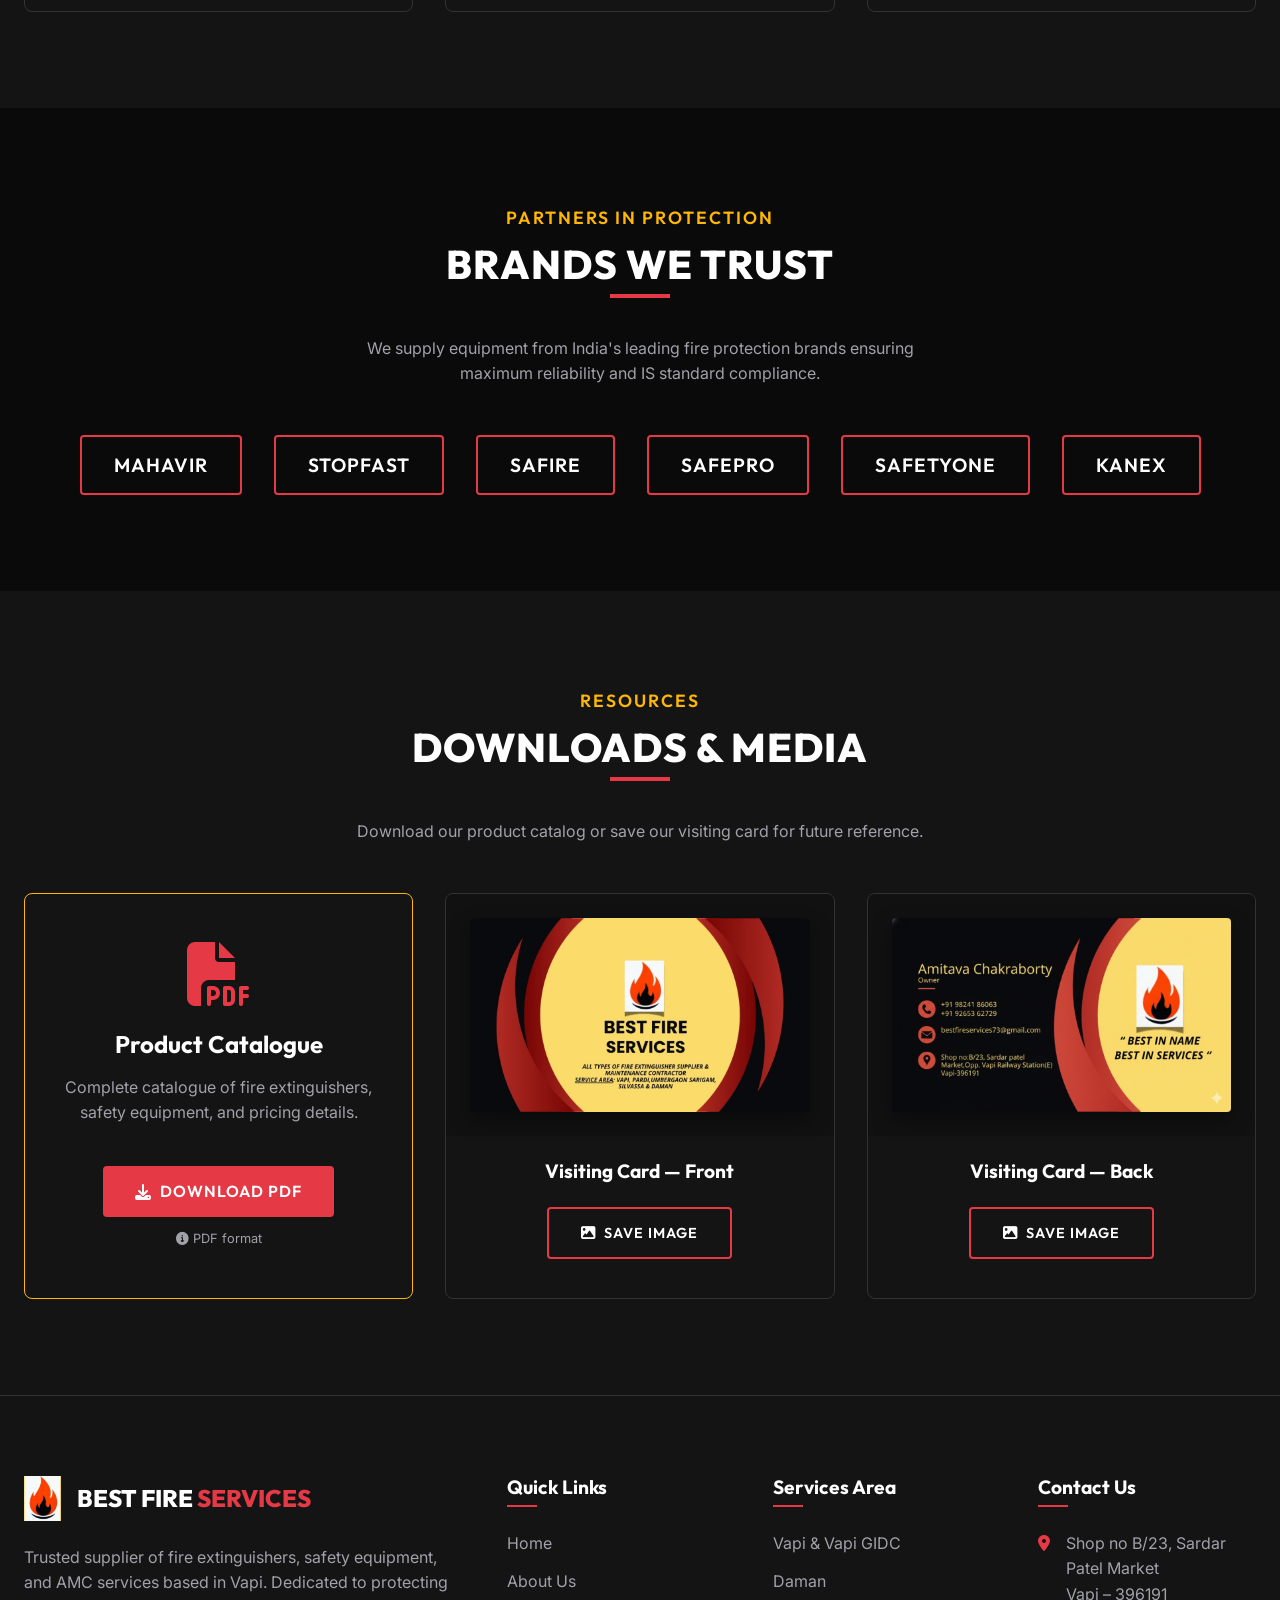
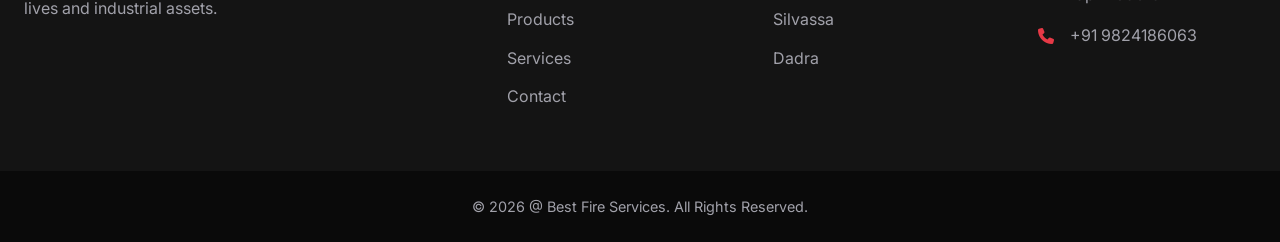
==== commit c2018022: "adding download catalog and visiting cards" ====
--- a/about.html
+++ b/about.html
@@ -125,6 +125,58 @@
         </div>
     </section>
 
+    <!-- Downloads & Resources Section -->
+    <section id="downloads" class="section bg-surface" style="background-color: var(--surface-color);">
+        <div class="container">
+            <div class="text-center reveal" style="margin-bottom: 3rem;">
+                <span class="section-subtitle">Resources</span>
+                <h2 class="section-title center">Downloads & Media</h2>
+                <p class="text-muted" style="max-width: 600px; margin: 0 auto;">Download our product catalog or save our visiting card for future reference.</p>
+            </div>
+
+            <div class="grid-3 reveal">
+                <!-- Catalog PDF Download -->
+                <div class="card text-center" id="catalogDownload" style="border-color: var(--secondary-color);">
+                    <div class="card-content" style="padding: 3rem 2rem;">
+                        <i class="fa-solid fa-file-pdf" style="font-size: 4rem; color: var(--primary-color); margin-bottom: 1.5rem;"></i>
+                        <h3 class="card-title">Product Catalogue</h3>
+                        <p class="card-desc">Complete catalogue of fire extinguishers, safety equipment, and pricing details.</p>
+                        <a href="/assets/downloads/Best_Fire_Services_Catalogue.pdf" download class="btn btn-primary" style="margin-top: 1rem;">
+                            <i class="fa-solid fa-download"></i> Download PDF
+                        </a>
+                        <p class="text-muted" style="font-size: 0.8rem; margin-top: 0.75rem;"><i class="fa-solid fa-circle-info"></i> PDF format</p>
+                    </div>
+                </div>
+
+                <!-- Visiting Card Front -->
+                <div class="card text-center">
+                    <div style="padding: 1.5rem; background-color: #111;">
+                        <img src="/assets/images/visiting_card_front.jpg" alt="Best Fire Services - Visiting Card Front" style="width: 100%; border-radius: 4px; box-shadow: 0 8px 20px rgba(0,0,0,0.4);">
+                    </div>
+                    <div class="card-content" style="padding: 1.5rem 2rem;">
+                        <h3 class="card-title" style="font-size: 1.2rem;">Visiting Card — Front</h3>
+                        <a href="/assets/images/visiting_card_front.jpg" download="Best_Fire_Services_Card_Front.jpg" class="btn btn-outline" style="margin-top: 0.5rem; font-size: 0.9rem;">
+                            <i class="fa-solid fa-image"></i> Save Image
+                        </a>
+                    </div>
+                </div>
+
+                <!-- Visiting Card Back -->
+                <div class="card text-center">
+                    <div style="padding: 1.5rem; background-color: #111;">
+                        <img src="/assets/images/visiting_card_back.jpg" alt="Best Fire Services - Visiting Card Back" style="width: 100%; border-radius: 4px; box-shadow: 0 8px 20px rgba(0,0,0,0.4);">
+                    </div>
+                    <div class="card-content" style="padding: 1.5rem 2rem;">
+                        <h3 class="card-title" style="font-size: 1.2rem;">Visiting Card — Back</h3>
+                        <a href="/assets/images/visiting_card_back.jpg" download="Best_Fire_Services_Card_Back.jpg" class="btn btn-outline" style="margin-top: 0.5rem; font-size: 0.9rem;">
+                            <i class="fa-solid fa-image"></i> Save Image
+                        </a>
+                    </div>
+                </div>
+            </div>
+        </div>
+    </section>
+
     <!-- Footer -->
     <footer class="footer">
         <div class="container">
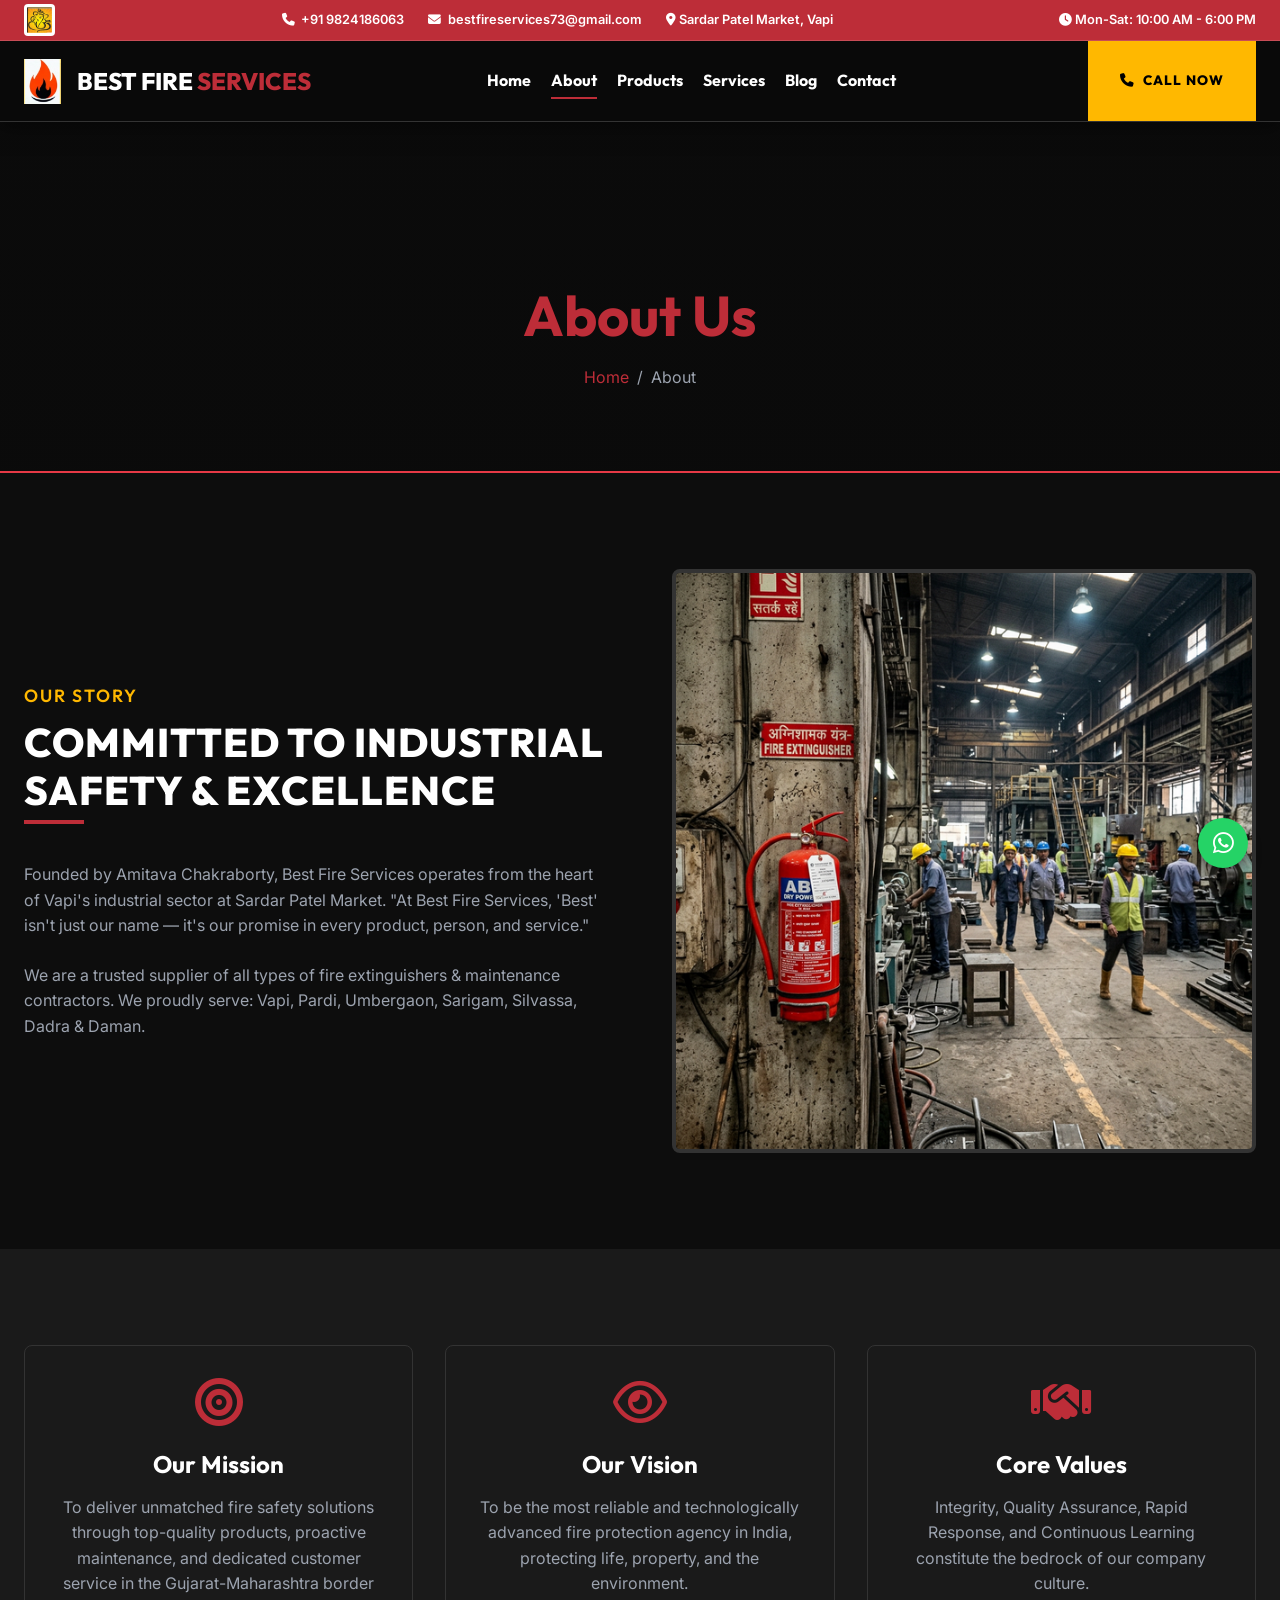
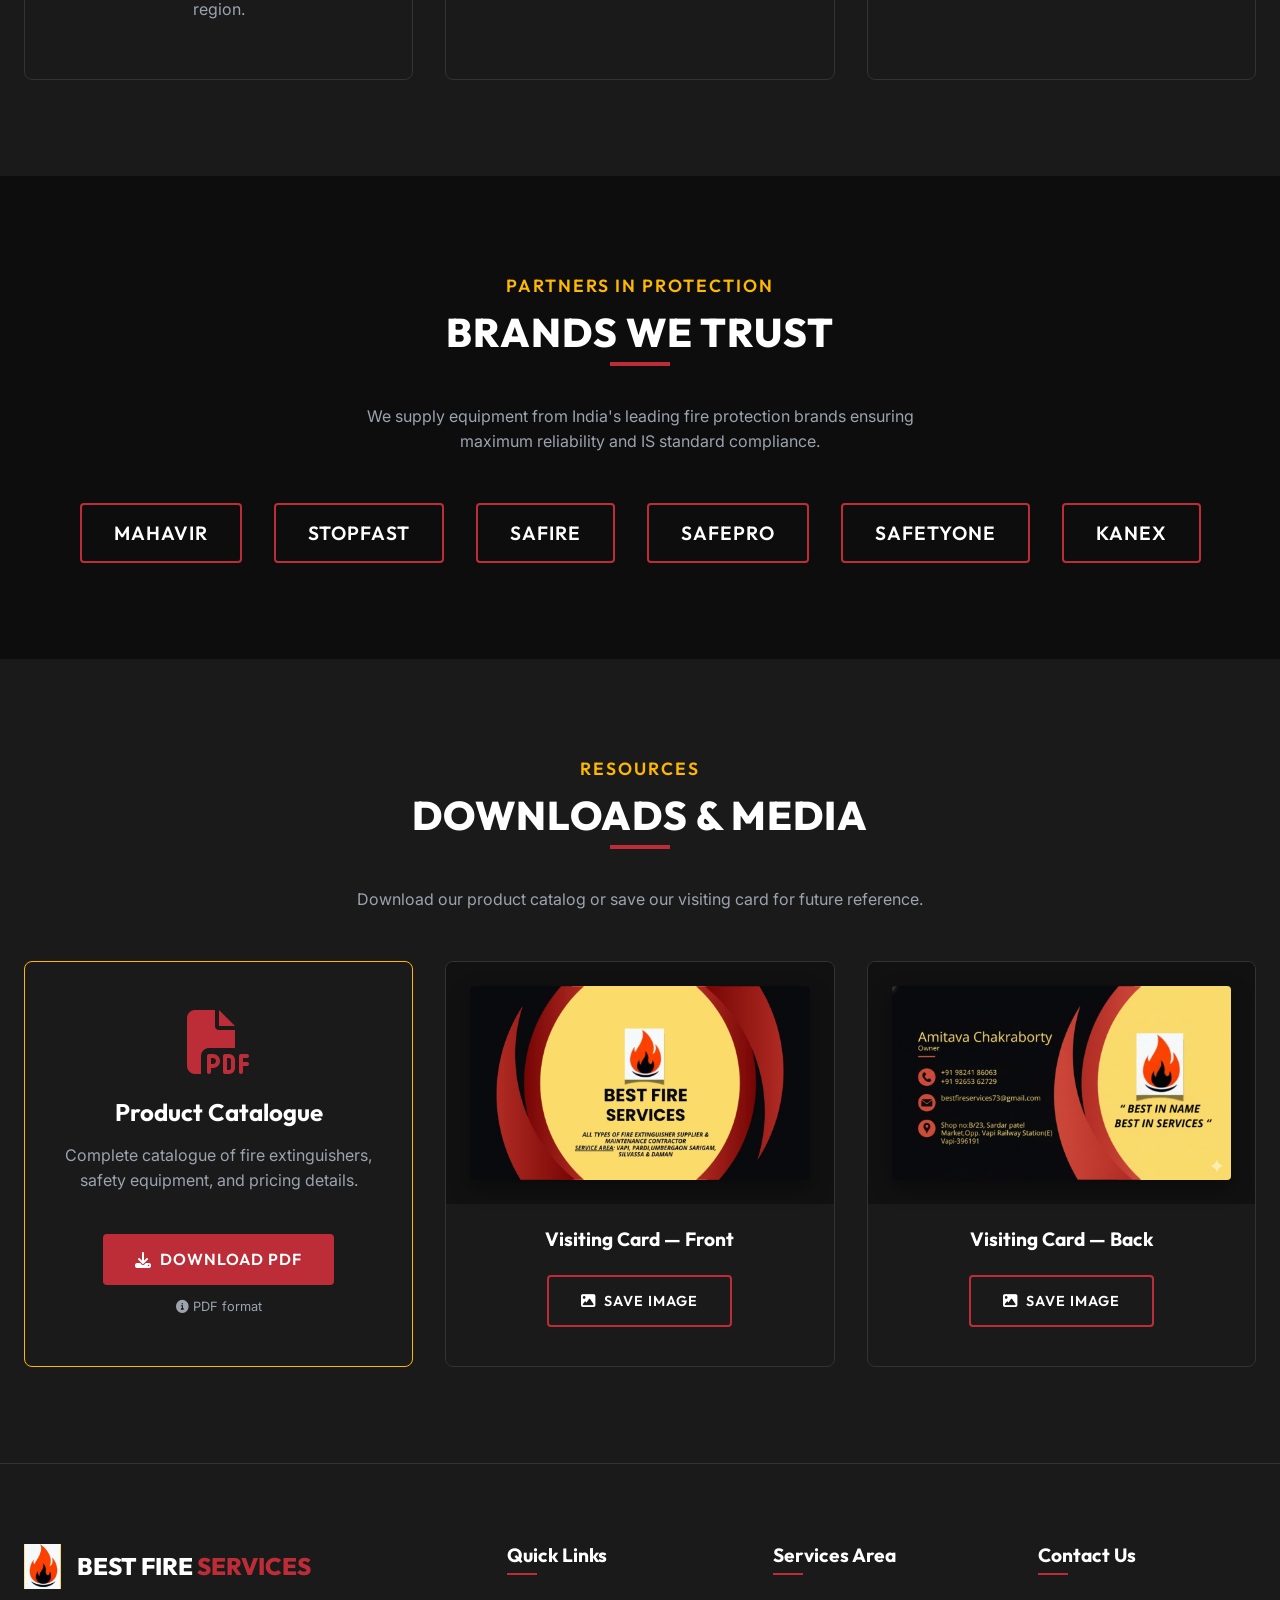
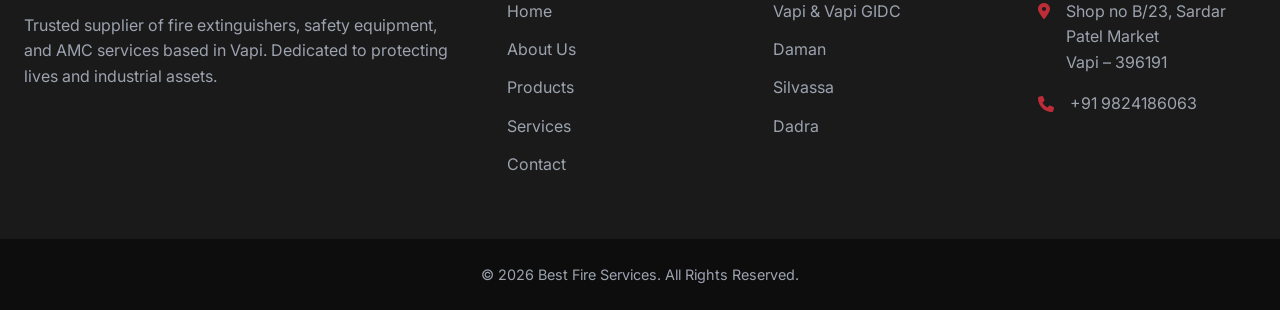
==== commit eb228b21: "ui related and some plus minor changes" ====
--- a/about.html
+++ b/about.html
@@ -1,29 +1,44 @@
 <!DOCTYPE html>
 <html lang="en">
+
 <head>
     <meta charset="UTF-8">
     <meta name="viewport" content="width=device-width, initial-scale=1.0">
     <title>About Us | Best Fire Services Vapi</title>
-    <meta name="description" content="Learn more about Best Fire Services. We are Vapi's leading provider of ISI certified fire safety equipment, installation, and AMC services.">
+    <meta name="description"
+        content="Learn more about Best Fire Services. We are Vapi's leading provider of ISI certified fire safety equipment, installation, and AMC services.">
     <link rel="stylesheet" href="https://cdnjs.cloudflare.com/ajax/libs/font-awesome/6.4.0/css/all.min.css">
     <link rel="stylesheet" href="/css/style.css">
 </head>
+
 <body>
 
+    <!-- Global Sticky Wrapper -->
+    <div class="sticky-wrapper">
     <!-- Topbar -->
-    <div class="topbar">
-        <div class="container topbar-inner" style="align-items: center;">
-            <div style="display: flex; align-items: center; margin-right: 15px; border-right: 1px solid rgba(255,255,255,0.2); padding-right: 15px;">
-                <img src="/assets/images/ganesha_om.png" alt="Auspicious Symbol" style="height: 38px; border-radius: 4px; border: 1px solid var(--primary-color); box-shadow: 0 0 10px rgba(230, 57, 70, 0.4);">
-            </div>
-            <div style="flex: 1; display: flex; justify-content: space-between;">
-                <div class="topbar-contact">
-                    <a href="tel:+919824186063"><i class="fa-solid fa-phone"></i> +91 9824186063</a>
-                    <a href="mailto:bestfireservices73@gmail.com"><i class="fa-solid fa-envelope"></i> bestfireservices73@gmail.com</a>
-                    <span><i class="fa-solid fa-location-dot"></i> Sardar Patel Market, Vapi</span>
-                </div>
-                <div class="topbar-social">
-                    <span><i class="fa-solid fa-clock"></i> Mon-Sat: 9:00 AM - 8:00 PM</span>
+            <div class="topbar">
+        <div class="container topbar-inner" style="display: flex; justify-content: space-between; align-items: center; width: 100%;">
+            <div class="topbar-left">
+                <div class="auspicious-symbol-wrapper">
+                    <img src="/assets/images/ganesha_om.png" alt="Auspicious Symbol" class="auspicious-symbol">
+                </div>
+            </div>
+            
+            <div class="topbar-center" style="display: flex; gap: 1.5rem; justify-content: center; flex: 1;">
+                <div class="topbar-item">
+                    <a href="tel:+919824186063"><i class="icon-phone"></i> +91 9824186063</a>
+                </div>
+                <div class="topbar-item">
+                    <a href="mailto:bestfireservices73@gmail.com"><i class="icon-email"></i> bestfireservices73@gmail.com</a>
+                </div>
+                <div class="topbar-item">
+                    <span><i class="icon-location"></i> Sardar Patel Market, Vapi</span>
+                </div>
+            </div>
+
+            <div class="topbar-right">
+                <div class="topbar-item">
+                    <span><i class="icon-clock"></i> Mon-Sat: 10:00 AM - 6:00 PM</span>
                 </div>
             </div>
         </div>
@@ -33,10 +48,11 @@
     <header class="header">
         <div class="container nav-container">
             <a href="/" class="logo">
-                <img src="/assets/images/logo.png" alt="Best Fire Services Logo" style="height: 45px; width: auto; margin-right: 0.5rem;">
+                <img src="/assets/images/logo.png" alt="Best Fire Services Logo"
+                    style="height: 45px; width: auto; margin-right: 0.5rem;">
                 <div>BEST FIRE <span>SERVICES</span></div>
             </a>
-            
+
             <nav class="nav-menu">
                 <a href="index.html" class="nav-link">Home</a>
                 <a href="about.html" class="nav-link active">About</a>
@@ -44,17 +60,35 @@
                 <a href="services.html" class="nav-link">Services</a>
                 <a href="blog.html" class="nav-link">Blog</a>
                 <a href="contact.html" class="nav-link">Contact</a>
+
+                <!-- Mobile Only Contact Info -->
+                <div class="mobile-contact-info">
+                    <a href="tel:+919824186063" class="mobile-contact-item"><i class="icon-phone"></i> +91 9824186063</a>
+                    <a href="mailto:bestfireservices73@gmail.com" class="mobile-contact-item"><i class="icon-email"></i> bestfireservices73@gmail.com</a>
+                    <div class="mobile-contact-item"><i class="icon-location"></i> Sardar Patel Market, Vapi</div>
+                    <div class="mobile-social-drawer">
+                        <a href="https://wa.me/919824186063" target="_blank"><i class="icon-whatsapp"></i></a>
+                        <a href="#"><i class="icon-facebook"></i></a>
+                        <a href="#"><i class="icon-linkedin"></i></a>
+                    </div>
+                </div>
             </nav>
-            
-            <div class="nav-actions">
-                <a href="contact.html" class="btn btn-primary"><i class="fa-solid fa-bolt"></i> Get Quote</a>
+
+                        <div class="nav-actions">
+                <a href="tel:+919824186063" class="btn btn-secondary btn-call-header">
+                    <i class="icon-phone"></i>
+                    <span>CALL NOW</span>
+                </a>
                 <button class="hamburger">
-                    <i class="fa-solid fa-bars"></i>
+                    <i class="icon-menu"></i>
                 </button>
             </div>
         </div>
     </header>
-
+    </div>
+
+    <!-- Mobile Menu Overlay -->
+    <div class="menu-overlay"></div>
     <!-- Page Header -->
     <section class="page-header">
         <div class="container">
@@ -71,11 +105,15 @@
             <div class="about-content">
                 <span class="section-subtitle">Our Story</span>
                 <h2 class="section-title">Committed to Industrial Safety & Excellence</h2>
-                <p class="text-muted" style="margin-bottom: 1.5rem;">Founded by Amitava Chakraborty, Best Fire Services operates from the heart of Vapi's industrial sector at Sardar Patel Market. "At Best Fire Services, 'Best' isn't just our name &mdash; it's our promise in every product, person, and service."</p>
-                <p class="text-muted">We are a trusted supplier of all types of fire extinguishers &amp; maintenance contractors. We proudly serve: Vapi, Pardi, Umbergaon, Sarigam, Silvassa, Dadra &amp; Daman.</p>
+                <p class="text-muted" style="margin-bottom: 1.5rem;">Founded by Amitava Chakraborty, Best Fire Services
+                    operates from the heart of Vapi's industrial sector at Sardar Patel Market. "At Best Fire Services,
+                    'Best' isn't just our name &mdash; it's our promise in every product, person, and service."</p>
+                <p class="text-muted">We are a trusted supplier of all types of fire extinguishers &amp; maintenance
+                    contractors. We proudly serve: Vapi, Pardi, Umbergaon, Sarigam, Silvassa, Dadra &amp; Daman.</p>
             </div>
             <div class="about-img-wrapper" style="text-align: right;">
-                <img src="/assets/images/our_story_indian.png" alt="Indian Industrial Fire Safety Setup" class="about-img" style="border-radius: 8px; border: 4px solid var(--border-color);">
+                <img src="/assets/images/our_story_indian.png" alt="Indian Industrial Fire Safety Setup"
+                    class="about-img" style="border-radius: 8px; border: 4px solid var(--border-color);">
             </div>
         </div>
     </section>
@@ -87,21 +125,25 @@
                 <div class="card-content">
                     <i class="fa-solid fa-bullseye card-icon"></i>
                     <h3 class="card-title">Our Mission</h3>
-                    <p class="card-desc">To deliver unmatched fire safety solutions through top-quality products, proactive maintenance, and dedicated customer service in the Gujarat-Maharashtra border region.</p>
+                    <p class="card-desc">To deliver unmatched fire safety solutions through top-quality products,
+                        proactive maintenance, and dedicated customer service in the Gujarat-Maharashtra border region.
+                    </p>
                 </div>
             </div>
             <div class="card text-center">
                 <div class="card-content">
                     <i class="fa-regular fa-eye card-icon"></i>
                     <h3 class="card-title">Our Vision</h3>
-                    <p class="card-desc">To be the most reliable and technologically advanced fire protection agency in India, protecting life, property, and the environment.</p>
+                    <p class="card-desc">To be the most reliable and technologically advanced fire protection agency in
+                        India, protecting life, property, and the environment.</p>
                 </div>
             </div>
             <div class="card text-center">
                 <div class="card-content">
                     <i class="fa-solid fa-handshake card-icon"></i>
                     <h3 class="card-title">Core Values</h3>
-                    <p class="card-desc">Integrity, Quality Assurance, Rapid Response, and Continuous Learning constitute the bedrock of our company culture.</p>
+                    <p class="card-desc">Integrity, Quality Assurance, Rapid Response, and Continuous Learning
+                        constitute the bedrock of our company culture.</p>
                 </div>
             </div>
         </div>
@@ -112,8 +154,9 @@
         <div class="container text-center reveal">
             <span class="section-subtitle">Partners in Protection</span>
             <h2 class="section-title center">Brands We Trust</h2>
-            <p class="text-muted" style="max-width: 600px; margin: 0 auto 3rem;">We supply equipment from India's leading fire protection brands ensuring maximum reliability and IS standard compliance.</p>
-            
+            <p class="text-muted" style="max-width: 600px; margin: 0 auto 3rem;">We supply equipment from India's
+                leading fire protection brands ensuring maximum reliability and IS standard compliance.</p>
+
             <div style="display: flex; justify-content: center; gap: 2rem; flex-wrap: wrap;">
                 <span class="btn btn-outline" style="font-size: 1.2rem; cursor: default;">Mahavir</span>
                 <span class="btn btn-outline" style="font-size: 1.2rem; cursor: default;">Stopfast</span>
@@ -131,31 +174,38 @@
             <div class="text-center reveal" style="margin-bottom: 3rem;">
                 <span class="section-subtitle">Resources</span>
                 <h2 class="section-title center">Downloads & Media</h2>
-                <p class="text-muted" style="max-width: 600px; margin: 0 auto;">Download our product catalog or save our visiting card for future reference.</p>
+                <p class="text-muted" style="max-width: 600px; margin: 0 auto;">Download our product catalog or save our
+                    visiting card for future reference.</p>
             </div>
 
             <div class="grid-3 reveal">
                 <!-- Catalog PDF Download -->
                 <div class="card text-center" id="catalogDownload" style="border-color: var(--secondary-color);">
                     <div class="card-content" style="padding: 3rem 2rem;">
-                        <i class="fa-solid fa-file-pdf" style="font-size: 4rem; color: var(--primary-color); margin-bottom: 1.5rem;"></i>
+                        <i class="fa-solid fa-file-pdf"
+                            style="font-size: 4rem; color: var(--primary-color); margin-bottom: 1.5rem;"></i>
                         <h3 class="card-title">Product Catalogue</h3>
-                        <p class="card-desc">Complete catalogue of fire extinguishers, safety equipment, and pricing details.</p>
-                        <a href="/assets/downloads/Best_Fire_Services_Catalogue.pdf" download class="btn btn-primary" style="margin-top: 1rem;">
+                        <p class="card-desc">Complete catalogue of fire extinguishers, safety equipment, and pricing
+                            details.</p>
+                        <a href="/assets/downloads/Best_Fire_Services_Catalogue.pdf" download class="btn btn-primary"
+                            style="margin-top: 1rem;">
                             <i class="fa-solid fa-download"></i> Download PDF
                         </a>
-                        <p class="text-muted" style="font-size: 0.8rem; margin-top: 0.75rem;"><i class="fa-solid fa-circle-info"></i> PDF format</p>
+                        <p class="text-muted" style="font-size: 0.8rem; margin-top: 0.75rem;"><i
+                                class="fa-solid fa-circle-info"></i> PDF format</p>
                     </div>
                 </div>
 
                 <!-- Visiting Card Front -->
                 <div class="card text-center">
                     <div style="padding: 1.5rem; background-color: #111;">
-                        <img src="/assets/images/visiting_card_front.jpg" alt="Best Fire Services - Visiting Card Front" style="width: 100%; border-radius: 4px; box-shadow: 0 8px 20px rgba(0,0,0,0.4);">
+                        <img src="/assets/images/visiting_card_front.jpg" alt="Best Fire Services - Visiting Card Front"
+                            style="width: 100%; border-radius: 4px; box-shadow: 0 8px 20px rgba(0,0,0,0.4);">
                     </div>
                     <div class="card-content" style="padding: 1.5rem 2rem;">
                         <h3 class="card-title" style="font-size: 1.2rem;">Visiting Card — Front</h3>
-                        <a href="/assets/images/visiting_card_front.jpg" download="Best_Fire_Services_Card_Front.jpg" class="btn btn-outline" style="margin-top: 0.5rem; font-size: 0.9rem;">
+                        <a href="/assets/images/visiting_card_front.jpg" download="Best_Fire_Services_Card_Front.jpg"
+                            class="btn btn-outline" style="margin-top: 0.5rem; font-size: 0.9rem;">
                             <i class="fa-solid fa-image"></i> Save Image
                         </a>
                     </div>
@@ -164,11 +214,13 @@
                 <!-- Visiting Card Back -->
                 <div class="card text-center">
                     <div style="padding: 1.5rem; background-color: #111;">
-                        <img src="/assets/images/visiting_card_back.jpg" alt="Best Fire Services - Visiting Card Back" style="width: 100%; border-radius: 4px; box-shadow: 0 8px 20px rgba(0,0,0,0.4);">
+                        <img src="/assets/images/visiting_card_back.jpg" alt="Best Fire Services - Visiting Card Back"
+                            style="width: 100%; border-radius: 4px; box-shadow: 0 8px 20px rgba(0,0,0,0.4);">
                     </div>
                     <div class="card-content" style="padding: 1.5rem 2rem;">
                         <h3 class="card-title" style="font-size: 1.2rem;">Visiting Card — Back</h3>
-                        <a href="/assets/images/visiting_card_back.jpg" download="Best_Fire_Services_Card_Back.jpg" class="btn btn-outline" style="margin-top: 0.5rem; font-size: 0.9rem;">
+                        <a href="/assets/images/visiting_card_back.jpg" download="Best_Fire_Services_Card_Back.jpg"
+                            class="btn btn-outline" style="margin-top: 0.5rem; font-size: 0.9rem;">
                             <i class="fa-solid fa-image"></i> Save Image
                         </a>
                     </div>
@@ -183,12 +235,14 @@
             <div class="footer-grid">
                 <div class="footer-col reveal">
                     <a href="/" class="logo" style="margin-bottom: 1.5rem;">
-                        <img src="/assets/images/logo.png" alt="Best Fire Services Logo" style="height: 45px; width: auto; margin-right: 0.5rem;">
+                        <img src="/assets/images/logo.png" alt="Best Fire Services Logo"
+                            style="height: 45px; width: auto; margin-right: 0.5rem;">
                         <div>Best Fire <span>Services</span></div>
                     </a>
-                    <p class="footer-desc">Trusted supplier of fire extinguishers, safety equipment, and AMC services based in Vapi. Dedicated to protecting lives and industrial assets.</p>
-                </div>
-                
+                    <p class="footer-desc">Trusted supplier of fire extinguishers, safety equipment, and AMC services
+                        based in Vapi. Dedicated to protecting lives and industrial assets.</p>
+                </div>
+
                 <div class="footer-col reveal">
                     <h3>Quick Links</h3>
                     <ul class="footer-links">
@@ -199,7 +253,7 @@
                         <li><a href="contact.html">Contact</a></li>
                     </ul>
                 </div>
-                
+
                 <div class="footer-col reveal">
                     <h3>Services Area</h3>
                     <ul class="footer-links">
@@ -209,7 +263,7 @@
                         <li><a href="#">Dadra</a></li>
                     </ul>
                 </div>
-                
+
                 <div class="footer-col reveal">
                     <h3>Contact Us</h3>
                     <ul class="footer-contact">
@@ -227,14 +281,16 @@
         </div>
         <div class="footer-bottom">
             <div class="container">
-                <p>&copy; 2026 @ Best Fire Services. All Rights Reserved.</p>
+                <p>&copy; 2026 Best Fire Services. All Rights Reserved.</p>
             </div>
         </div>
     </footer>
 
     <!-- Floating Actions & Scripts -->
-    <div class="floating-actions"><a href="https://wa.me/919824186063" target="_blank" class="fab fab-whatsapp"><i class="fa-brands fa-whatsapp"></i></a></div>
+    <div class="floating-actions"><a href="https://wa.me/919824186063" target="_blank" class="fab fab-whatsapp"><i
+                class="fa-brands fa-whatsapp"></i></a></div>
     <a href="tel:+919824186063" class="sticky-mobile-call"><i class="fa-solid fa-phone"></i> CALL NOW</a>
     <script src="/js/script.js"></script>
 </body>
-</html>
+
+</html>
--- a/css/style.css
+++ b/css/style.css
@@ -9,19 +9,19 @@
 
 :root {
   /* Core Base Colors */
-  --bg-color: #0a0a0a; /* Deep Black Background */
-  --surface-color: #141414; /* Dark Surface */
-  --surface-light: #222222;
+  --bg-color: #0d0d0d; /* Slightly deeper black */
+  --surface-color: #1a1a1a; 
+  --surface-light: #2a2a2a;
   
-  /* Brand Colors */
-  --primary-color: #e63946; /* Red Accent */
-  --primary-hover: #ff4d5a;
-  --secondary-color: #ffb703; /* Yellow Accent */
-  --secondary-light: #ffd166;
+  /* Brand Colors - Standardized Industrial */
+  --primary-color: #bd2d38; /* Muted Safety Red */
+  --primary-hover: #d1323f;
+  --secondary-color: #FFB800; /* Industrial Yellow */
+  --secondary-light: #ffc933;
   
   /* Text Colors */
-  --text-main: #f4f4f5; /* Readability on dark */
-  --text-muted: #a1a1aa;
+  --text-main: #fcfcfc;
+  --text-muted: #9ca3af;
   --heading-color: #ffffff;
   
   /* Legacy/Utility */
@@ -138,13 +138,21 @@
 .text-muted { color: var(--text-muted); }
 
 .section-title {
-  font-size: 2.5rem;
+  font-size: clamp(2rem, 5vw, 2.5rem);
   font-weight: 800;
   text-transform: uppercase;
   margin-bottom: 3rem;
   letter-spacing: 1px;
   position: relative;
   display: inline-block;
+}
+
+.hero-title {
+  font-size: clamp(2.2rem, 8vw, 3.8rem);
+  font-weight: 900;
+  line-height: 1.05; /* Tighter for mobile punchiness */
+  margin-bottom: 1.5rem;
+  letter-spacing: -1px;
 }
 
 .section-title::after {
@@ -179,6 +187,7 @@
   align-items: center;
   justify-content: center;
   padding: 0.8rem 2rem;
+  min-height: 48px; /* Thumb-friendly */
   font-family: var(--font-heading);
   font-weight: 600;
   font-size: 1rem;
@@ -220,9 +229,29 @@
 }
 
 .btn-secondary:hover {
-  background-color: #e6a500;
+  background-color: var(--secondary-light);
   color: var(--black);
   transform: translateY(-2px);
+}
+
+/* Permanent Call Now Header Button */
+.btn-call-header {
+  font-size: 0.85rem;
+  padding: 0.6rem 1.5rem;
+  border-radius: 6px;
+  background-color: #FFB800 !important;
+  color: #000000 !important;
+  font-weight: 800;
+  transition: transform 0.2s ease, box-shadow 0.2s ease;
+}
+
+.btn-call-header:hover {
+  transform: scale(1.05);
+  box-shadow: 0 4px 12px rgba(255, 184, 0, 0.4);
+}
+
+.btn-call-header:active {
+  transform: scale(0.98);
 }
 
 /* Preloader */
@@ -250,10 +279,19 @@
   100% { transform: rotate(360deg); }
 }
 
+/* Global Sticky Wrapper */
+.sticky-wrapper {
+  position: sticky;
+  top: 0;
+  z-index: 3000;
+  width: 100%;
+  box-shadow: var(--header-shadow);
+}
+
 /* Header & Navbar */
 .header {
-  position: absolute;
-  top: var(--topbar-height);
+  position: relative;
+  top: 0;
   left: 0;
   width: 100%;
   z-index: 1000;
@@ -263,16 +301,6 @@
   border-bottom: 1px solid var(--border-color);
 }
 
-.header.sticky {
-  position: fixed;
-  top: 0;
-  background-color: var(--header-bg);
-  backdrop-filter: blur(10px);
-  padding: 0;
-  box-shadow: var(--header-shadow);
-  border-bottom: 1px solid var(--border-color);
-}
-
 .nav-container {
   display: flex;
   justify-content: space-between;
@@ -302,14 +330,20 @@
 
 .nav-menu {
   display: flex;
-  gap: 2rem;
+  gap: 20px;
 }
 
 .nav-link {
   color: var(--nav-text);
-  font-weight: 500;
+  font-family: var(--font-heading);
+  font-weight: 700;
   font-size: 1rem;
   position: relative;
+  transition: color 0.2s ease;
+}
+
+.nav-link:hover {
+  color: #E31E24; /* Safety Red */
 }
 
 .nav-link::after {
@@ -343,11 +377,14 @@
 
 /* Topbar */
 .topbar {
-  background-color: var(--topbar-bg);
-  color: var(--topbar-text);
-  padding: 0.5rem 0;
-  font-size: 0.85rem;
-  font-weight: 500;
+  background-color: var(--primary-color);
+  color: var(--white);
+  padding: 0.25rem 0;
+  font-size: 0.8rem;
+  font-weight: 600;
+  border-bottom: 1px solid rgba(255,255,255,0.15);
+  position: relative;
+  z-index: 3001; 
 }
 
 .topbar-inner {
@@ -356,21 +393,110 @@
   align-items: center;
 }
 
-.topbar-contact, .topbar-social {
-  display: flex;
+.topbar-left, .topbar-right {
+  display: flex;
+  align-items: center;
   gap: 1.5rem;
-  align-items: center;
+}
+
+.topbar-divider {
+  width: 1px;
+  height: 18px;
+  background: rgba(255,255,255,0.3);
+}
+
+.topbar-item {
+  display: flex;
+  align-items: center;
+  gap: 0.5rem;
 }
 
 .topbar a {
-  color: var(--topbar-text);
+  color: var(--white);
   display: flex;
   align-items: center;
   gap: 0.4rem;
+  transition: opacity 0.2s;
 }
 
 .topbar a:hover {
   opacity: 0.8;
+}
+
+.auspicious-symbol-wrapper {
+  display: flex;
+  align-items: center;
+}
+
+.auspicious-symbol {
+  height: 32px;
+  border-radius: 4px;
+  border: 1px solid rgba(255,255,255,0.2);
+  background: white;
+  padding: 2px;
+}
+
+/* Service Areas Grid */
+.service-areas-grid {
+  display: grid;
+  grid-template-columns: repeat(auto-fit, minmax(180px, 1fr));
+  gap: 1.5rem;
+  margin-top: 3rem;
+}
+
+.area-item {
+  background: var(--surface-color);
+  padding: 2rem 1rem;
+  border-radius: 12px;
+  border: 1px solid var(--border-color);
+  transition: all var(--transition-normal);
+  display: flex;
+  flex-direction: column;
+  align-items: center;
+  gap: 1rem;
+}
+
+.area-item i {
+  color: var(--primary-color);
+  font-size: 1.8rem;
+}
+
+.area-item span {
+  font-weight: 700;
+  color: var(--white);
+  font-family: var(--font-heading);
+  text-transform: uppercase;
+  letter-spacing: 1px;
+}
+
+.area-item:hover {
+  border-color: var(--primary-color);
+  transform: translateY(-8px);
+  box-shadow: var(--shadow-glow);
+  background: var(--surface-light);
+}
+
+/* Mobile Menu Overlay */
+.menu-overlay {
+  position: fixed;
+  top: 0; left: 0; 
+  width: 100%; height: 100%;
+  background-color: rgba(0, 0, 0, 0.7);
+  backdrop-filter: blur(4px);
+  z-index: 2000; /* Drawer menu is technically inside header (2100), so 2000 is safe for backdrop */
+  opacity: 0;
+  visibility: hidden;
+  transition: all 0.4s ease;
+}
+
+.menu-overlay.active {
+  opacity: 1;
+  visibility: visible;
+}
+
+/* Hide mobile contact info on desktop */
+.mobile-contact-info {
+  display: none;
 }
 
 /* Hamburger Menu */
@@ -386,54 +512,187 @@
 
 /* Hero Section */
 .hero {
-  min-height: 100vh;
+  min-height: 600px;
   display: flex;
   align-items: center;
   position: relative;
-  background-image: url("../assets/images/hero_bg_new.png");
+  background-color: var(--bg-color);
+  background-image: none;
   background-repeat: no-repeat;
   background-size: cover;
   background-position: center;
   padding-top: calc(var(--nav-height) + var(--topbar-height));
+  padding-bottom: 3rem;
   overflow: hidden;
+}
+
+.hero-centered {
+  align-items: center;
 }
 
 .hero-bg {
   position: absolute;
   top: 0; left: 0; width: 100%; height: 100%;
-  background: var(--hero-grad);
+  background: transparent;
   z-index: -1;
   overflow: hidden;
 }
 
-.hero-content {
-  max-width: 800px;
-}
-
-.hero-title {
-  font-size: clamp(3rem, 5vw, 4.5rem);
+.hero-split-wrapper {
+  display: flex;
+  align-items: center;
+  justify-content: space-between;
+  gap: 3rem;
+  width: 100%;
+  padding: 2rem 0 1rem;
+}
+
+.hero-center-content {
+  max-width: 560px;
+  text-align: left;
+  padding: 2.5rem 2rem 2.5rem 0;
+  flex-shrink: 0;
+  animation: fadeInUp 0.9s cubic-bezier(0.4, 0, 0.2, 1) both;
+}
+
+.hero-label {
+  font-family: var(--font-heading);
+  font-size: 0.85rem;
+  font-weight: 700;
+  letter-spacing: 3px;
+  text-transform: uppercase;
+  color: var(--secondary-color);
+  background: rgba(255,255,255,0.06);
+  padding: 0.35rem 1.1rem;
+  border-radius: 50px;
+  display: inline-block;
+  margin-bottom: 1.2rem;
+}
+
+.hero-title-dark {
+  font-size: clamp(2.6rem, 5vw, 4.2rem);
   font-weight: 900;
   text-transform: uppercase;
   line-height: 1.1;
-  margin-bottom: 1.5rem;
+  margin-bottom: 1.2rem;
   color: var(--white);
-}
-
-.hero-title span {
+  letter-spacing: 1px;
+  text-shadow: 0 2px 16px rgba(0,0,0,0.6);
+}
+
+.hero-title-accent {
+  color: var(--primary-color);
+  display: block;
+  font-size: clamp(2.8rem, 5.5vw, 4.6rem);
+  text-shadow: 0 3px 12px rgba(230, 57, 70, 0.25);
+}
+
+.hero-desc-dark {
+  font-size: 1.1rem;
+  color: var(--secondary-color);
+  margin-bottom: 2.2rem;
+  max-width: 520px;
+  font-weight: 600;
+  line-height: 1.75;
+}
+
+.hero-desc-dark em {
+  font-style: italic;
+  font-weight: 700;
+  color: var(--secondary-light);
+}
+
+.hero-buttons-center {
+  display: flex;
+  gap: 1rem;
+  flex-wrap: wrap;
+}
+
+.hero-showcase-side {
+  flex: 1;
+  display: flex;
+  align-items: center;
+  justify-content: flex-end;
+  animation: fadeInUp 1.1s cubic-bezier(0.4, 0, 0.2, 1) both;
+}
+
+.hero-showcase-img {
+  width: 100%;
+  max-width: 620px;
+  height: auto;
+  object-fit: contain;
+  border-radius: 0;
+  filter: drop-shadow(0 20px 50px rgba(230,57,70,0.25)) drop-shadow(0 0 0 transparent);
+  animation: floatShowcase 7s ease-in-out infinite;
+}
+
+@keyframes floatShowcase {
+  0%   { transform: translateY(0px); }
+  50%  { transform: translateY(-12px); }
+  100% { transform: translateY(0px); }
+}
+
+.btn-hero-call {
+  display: inline-flex;
+  align-items: center;
+  justify-content: center;
+  gap: 0.5rem;
+  padding: 0.8rem 2rem;
+  font-family: var(--font-heading);
+  font-weight: 600;
+  font-size: 1rem;
+  border-radius: 4px;
+  text-transform: uppercase;
+  letter-spacing: 1px;
+  cursor: pointer;
+  transition: all var(--transition-normal);
+  border: 2px solid var(--white);
+  background-color: transparent;
   color: var(--white);
 }
 
-.hero-desc {
-  font-size: 1.2rem;
-  color: var(--secondary-color);
-  margin-bottom: 2.5rem;
-  max-width: 600px;
-  font-weight: 600;
-}
-
-.hero-buttons {
-  display: flex;
-  gap: 1rem;
+.btn-hero-call:hover {
+  background-color: var(--white);
+  color: var(--black);
+  transform: translateY(-2px);
+}
+
+@keyframes fadeInUp {
+  from {
+    opacity: 0;
+    transform: translateY(30px);
+  }
+  to {
+    opacity: 1;
+    transform: translateY(0);
+  }
+}
+
+@media (max-width: 992px) {
+  .hero-split-wrapper {
+    flex-direction: column;
+    gap: 2rem;
+    text-align: center;
+  }
+
+  .hero-center-content {
+    max-width: 100%;
+    padding: 2rem 1rem;
+    text-align: center;
+  }
+
+  .hero-showcase-side {
+    justify-content: center;
+    width: 100%;
+  }
+
+  .hero-showcase-img {
+    max-width: 90%;
+  }
+
+  .hero-buttons-center {
+    justify-content: center;
+  }
 }
 
 /* Cards (Products & Services) */
@@ -887,6 +1146,98 @@
   font-size: 0.9rem;
   font-style: italic;
   color: var(--text-muted);
+}
+
+/* Others Available Card */
+.others-card-preview {
+  display: flex;
+  gap: 0;
+  overflow: hidden;
+  height: 200px;
+  background-color: #111;
+  border-bottom: 1px solid var(--border-color);
+}
+
+.others-thumb {
+  flex: 1;
+  width: 33.33%;
+  height: 100%;
+  object-fit: cover;
+  object-position: center;
+  transition: transform var(--transition-slow);
+  border-radius: 0;
+  display: block;
+}
+
+.others-card:hover .others-thumb {
+  transform: scale(1.06);
+}
+
+.others-card:hover {
+  border-color: var(--secondary-color);
+}
+
+/* Wide modal for Others */
+.modal-content-wide {
+  max-width: 1000px;
+}
+
+/* Others Modal Sections */
+.others-section {
+  display: grid;
+  grid-template-columns: 280px 1fr;
+  gap: 2rem;
+  align-items: flex-start;
+  margin-bottom: 0.5rem;
+}
+
+.others-section-img {
+  background-color: #fff;
+  border-radius: 8px;
+  padding: 1.2rem;
+  display: flex;
+  align-items: center;
+  justify-content: center;
+  border: 1px solid var(--border-color);
+}
+
+.others-section-img img {
+  max-height: 200px;
+  width: 100%;
+  object-fit: contain;
+}
+
+.others-type-title {
+  font-family: var(--font-heading);
+  font-size: 1.4rem;
+  font-weight: 800;
+  text-transform: uppercase;
+  letter-spacing: 1px;
+  margin-bottom: 0.5rem;
+  display: flex;
+  align-items: center;
+  gap: 0.6rem;
+}
+
+.others-divider {
+  border: none;
+  border-top: 1px solid var(--border-color);
+  margin: 2rem 0;
+}
+
+@media (max-width: 768px) {
+  .others-section {
+    grid-template-columns: 1fr;
+  }
+
+  .others-section-img {
+    max-width: 240px;
+    margin: 0 auto;
+  }
+
+  .others-card-preview {
+    height: 140px;
+  }
 }
 
 /* Footer */
@@ -1033,63 +1384,6 @@
 }
 
 /* Responsive Design */
-@media (max-width: 1024px) {
-  .hero-title { font-size: 3.5rem; }
-  .about-grid { gap: 2rem; }
-  .footer-grid { grid-template-columns: 1fr 1fr; }
-}
-
-@media (max-width: 768px) {
-  .topbar { display: none; }
-  
-  .hamburger { display: block; }
-  
-  .nav-menu {
-    position: fixed;
-    top: 80px;
-    left: -100%;
-    width: 100%;
-    height: calc(100vh - 80px);
-    background-color: var(--surface-color);
-    flex-direction: column;
-    align-items: center;
-    justify-content: center;
-    transition: left var(--transition-normal);
-  }
-  
-  .nav-menu.active { left: 0; }
-  
-  .nav-actions .btn { display: none; }
-  
-  .about-grid { grid-template-columns: 1fr; }
-  
-  .stat-box {
-    bottom: 20px;
-    right: 20px;
-  }
-  
-  .footer-grid { grid-template-columns: 1fr; }
-  
-  .sticky-mobile-call { display: block; }
-  
-  .floating-actions {
-    bottom: 5rem; /* space for mobile call button */
-  }
-
-  /* Improved Mobile Professional Look */
-  .page-header { padding: 8rem 0 4rem; }
-  .page-title { font-size: 2.5rem; }
-  
-  .modal-body { padding: 1.5rem; }
-  .modal-lead { font-size: 1.1rem; }
-  
-  .extinguisher-table { font-size: 0.85rem; }
-  .extinguisher-table td, .extinguisher-table th { padding: 0.75rem 0.5rem; }
-
-  .hero-title { font-size: 2.8rem; }
-  .section-title { font-size: 2rem; }
-}
-
 /* Page Header for Inner Pages */
 .page-header {
   padding: 10rem 0 5rem;
@@ -1110,3 +1404,263 @@
   gap: 0.5rem;
   color: var(--text-muted);
 }
+
+/* 
+=========================================================
+RESPONSIVE OVERRIDES (MOBILE & TABLET)
+=========================================================
+*/
+
+@media (max-width: 768px) {
+  /* Dynamic 2-Row Topbar for Mobile */
+  /* Dynamic Minimal Topbar for Mobile */
+  .topbar { 
+    padding: 0.3rem 0;
+    min-height: auto;
+  }
+  
+  .topbar-inner {
+    flex-direction: row !important;
+    justify-content: center !important;
+    gap: 0.5rem !important;
+    padding: 0 0.5rem !important;
+    flex-wrap: nowrap !important;
+  }
+
+  .topbar-left {
+    display: flex !important;
+    align-items: center !important;
+    margin: 0 !important;
+    padding: 0 !important;
+    width: auto !important;
+    border: none !important;
+  }
+
+  .auspicious-symbol-wrapper {
+    margin: 0 !important;
+    padding: 0 0.5rem 0 0 !important;
+    border-right: 1px solid rgba(255,255,255,0.3) !important;
+    border-bottom: none !important;
+    width: auto !important;
+  }
+
+  .auspicious-symbol {
+    height: 24px !important; /* Smaller, neater */
+    padding: 2px;
+  }
+
+  .topbar-center {
+    display: flex !important;
+    flex-direction: row !important;
+    flex-wrap: nowrap !important;
+    gap: 0.5rem !important;
+    width: auto !important;
+    padding-top: 0 !important;
+    border-top: none !important;
+    justify-content: flex-start !important;
+    flex: unset !important;
+  }
+
+  .topbar-center a {
+    display: flex !important;
+    align-items: center;
+    gap: 0.4rem;
+    font-size: 0.72rem !important;
+    font-weight: 700;
+  }
+  
+  /* Selectively hide less urgent info on mobile bar, showing ONLY email (2nd child) */
+  .topbar-center .topbar-item:not(:nth-child(2)), .topbar-right {
+    display: none !important;
+  }
+
+  .header {
+    position: relative; /* Fixed sticky by sticky-wrapper now */
+    top: 0;
+    height: 70px;
+    z-index: 2100;
+    padding: 0.5rem 0;
+  }
+
+  .nav-container {
+    height: 100%;
+    padding: 0 1rem;
+  }
+
+  .logo { 
+    display: flex;
+    align-items: center;
+    gap: 0.4rem;
+  }
+  
+  .logo img { height: 32px; }
+  .logo-text { 
+    font-size: 1rem; 
+    line-height: 1.1;
+    white-space: normal; 
+    font-weight: 800; 
+    display: flex;
+    flex-direction: column;
+  }
+
+  .nav-actions {
+    display: flex;
+    align-items: center;
+    gap: 0.5rem;
+  }
+
+  .btn-call-header {
+    display: flex !important;
+    flex-direction: row !important;
+    align-items: center !important;
+    justify-content: center !important;
+    gap: 0.35rem !important;
+    padding: 0 0.6rem !important;
+    font-size: 0.8rem !important;
+    height: 38px !important;
+    min-height: 38px !important; /* Stop stretching */
+    text-transform: uppercase;
+    border-radius: 6px !important;
+    width: max-content !important;
+  }
+
+  .btn-call-header span {
+    display: block !important;
+    max-width: 2.8rem;
+    line-height: 1.05 !important;
+    text-align: left !important;
+    font-size: 0.75rem !important;
+    white-space: normal !important;
+  }
+
+  @keyframes pulse-call-3d {
+    0% { transform: translateY(0) scale(1); box-shadow: 0 4px 0 #b38200; }
+    50% { transform: translateY(-2px) scale(1.03); box-shadow: 0 6px 15px rgba(255, 184, 0, 0.4); }
+    100% { transform: translateY(0) scale(1); box-shadow: 0 4px 0 #b38200; }
+  }
+
+  /* Side Drawer Navigation - Guaranteed Visibility */
+  .nav-menu {
+    position: fixed;
+    top: 0;
+    right: -100%;
+    width: 280px;
+    height: 100vh;
+    background: #0d0d0d; /* Clean dark-themed overlay */
+    box-shadow: -15px 0 40px rgba(0,0,0,0.8);
+    flex-direction: column;
+    align-items: flex-start;
+    justify-content: flex-start;
+    transition: right 0.4s cubic-bezier(0.77, 0, 0.175, 1);
+    z-index: 9999; /* Absolute Top Layer as requested */
+    padding: 2rem 1.5rem;
+    overflow-y: auto;
+    border-left: 1px solid var(--border-color);
+    display: flex !important;
+  }
+  
+  .nav-menu.active { 
+    right: 0 !important; 
+  }
+
+  .nav-menu .nav-link {
+    font-family: var(--font-heading);
+    font-size: 1.25rem;
+    font-weight: 700;
+    padding: 1.25rem 0;
+    width: 100%;
+    border-bottom: 1px solid rgba(255,255,255,0.05);
+    color: var(--white) !important;
+  }
+
+  .hamburger {
+    display: flex;
+    align-items: center;
+    justify-content: center;
+    z-index: 2600;
+    background: var(--primary-color);
+    width: 38px;
+    height: 38px;
+    border-radius: 4px;
+    box-shadow: 0 4px 12px rgba(189, 45, 56, 0.3);
+    color: white;
+  }
+  
+  .hamburger i {
+    font-size: 1.25rem;
+    color: white;
+  }
+
+  .section { padding: 4.5rem 0; }
+  .container { padding: 0 1rem; }
+
+  .page-header { padding: 5rem 1rem 3rem !important; }
+  .page-title { font-size: 2.2rem !important; }
+
+  .service-areas-grid { grid-template-columns: 1fr 1fr; gap: 0.75rem; }
+  .about-grid, .footer-grid { grid-template-columns: 1fr; gap: 2.5rem; }
+}
+
+/* 
+=========================================================
+ANTIGRAVITY SEMANTIC ICONS
+=========================================================
+*/
+
+[class^="icon-"], [class*=" icon-"] {
+  display: inline-block;
+  line-height: 1;
+  -webkit-font-smoothing: antialiased;
+  -moz-osx-font-smoothing: grayscale;
+  font-style: normal;
+  font-variant: normal;
+  text-rendering: auto;
+}
+
+/* Font Families */
+.icon-phone:before, .icon-email:before, .icon-location:before, .icon-clock:before,
+.icon-quote-request:before, .icon-menu:before, .icon-close:before, .icon-arrow-right:before,
+.icon-installation:before, .icon-refilling:before, .icon-amc:before, .icon-testimonial:before,
+.icon-star:before, .icon-star-half:before, .icon-faq-plus:before, .icon-download:before,
+.icon-send:before, .icon-up-arrow:before, .icon-loading:before {
+  font-family: "Font Awesome 6 Free" !important;
+  font-weight: 900;
+}
+
+.icon-whatsapp:before, .icon-facebook:before, .icon-linkedin:before {
+  font-family: "Font Awesome 6 Brands" !important;
+}
+
+/* Semantic Mappings */
+.icon-phone:before { content: "\f095"; }
+.icon-email:before { content: "\f0e0"; }
+.icon-location:before { content: "\f3c5"; }
+.icon-clock:before { content: "\f017"; }
+.icon-quote-request:before { content: "\f0e7"; }
+.icon-menu:before { content: "\f0c9"; }
+.icon-close:before { content: "\f00d"; }
+.icon-arrow-right:before { content: "\f061"; }
+.icon-installation:before { content: "\f0ad"; }
+.icon-refilling:before { content: "\f021"; }
+.icon-amc:before { content: "\f56c"; }
+.icon-testimonial:before { content: "\f10e"; }
+.icon-star:before { content: "\f005"; }
+.icon-star-half:before { content: "\f5c0"; }
+.icon-faq-plus:before { content: "\f067"; }
+.icon-download:before { content: "\f019"; }
+.icon-send:before { content: "\f1d8"; }
+.icon-up-arrow:before { content: "\f106"; }
+.icon-loading:before { content: "\f110"; }
+.icon-whatsapp:before { content: "\f232"; }
+.icon-facebook:before { content: "\f39e"; }
+.icon-linkedin:before { content: "\f08c"; }
+
+/* Icon Utilities */
+.icon-spin {
+  animation: icon-spinning-anim 2s infinite linear;
+}
+
+@keyframes icon-spinning-anim {
+  0%   { transform: rotate(0deg); }
+  100% { transform: rotate(359deg); }
+}
